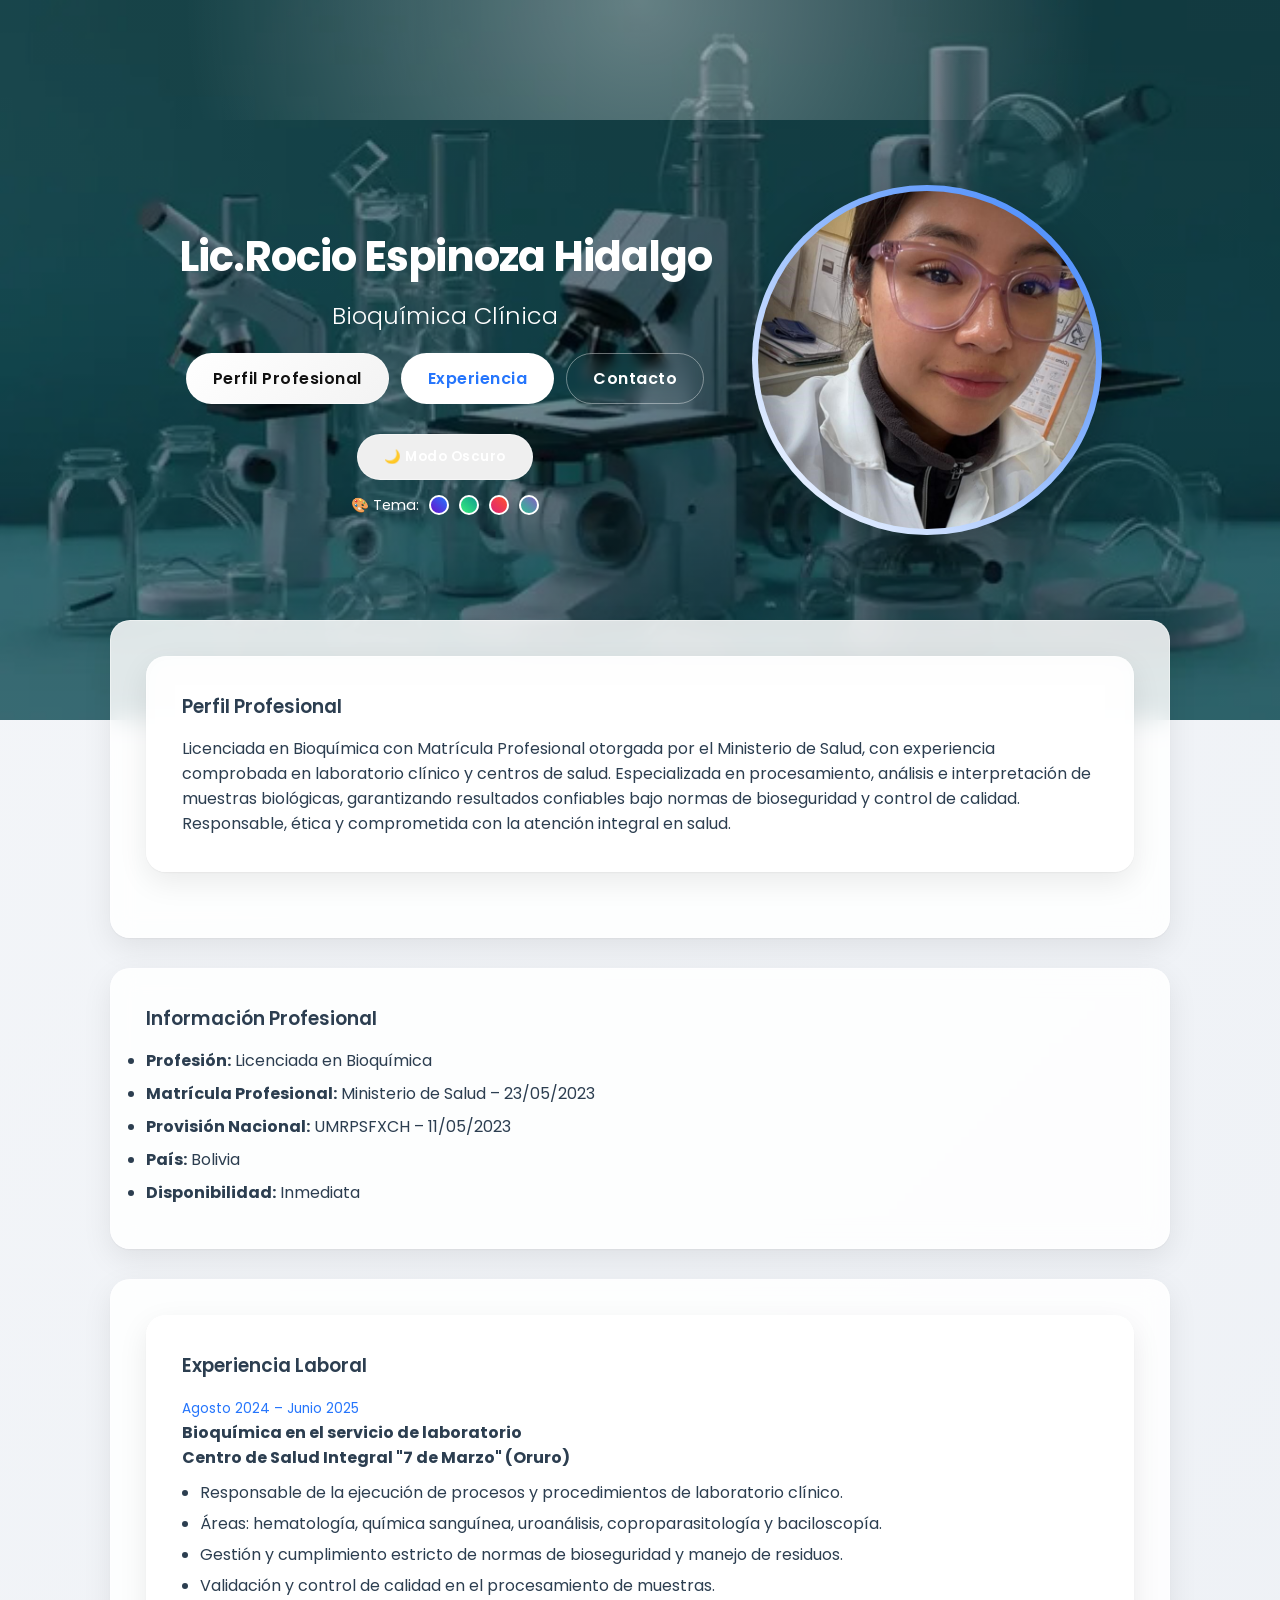
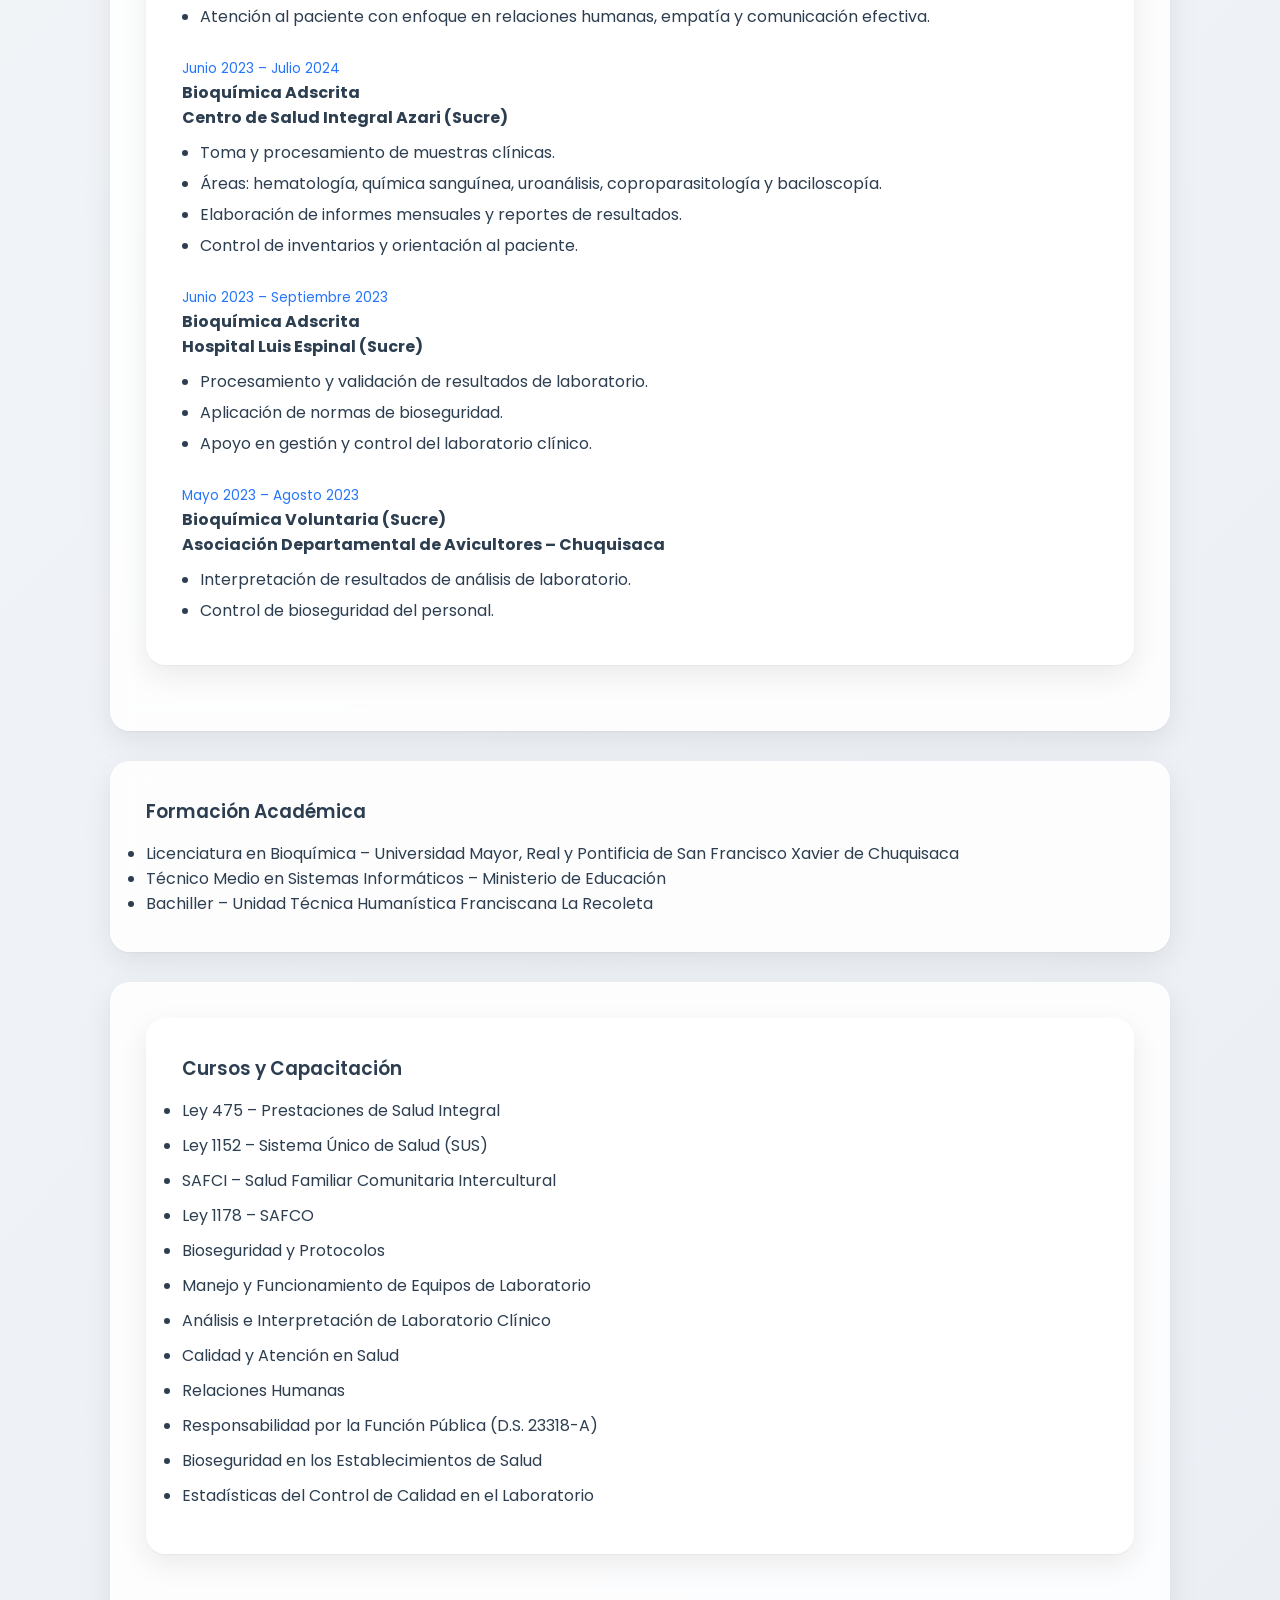
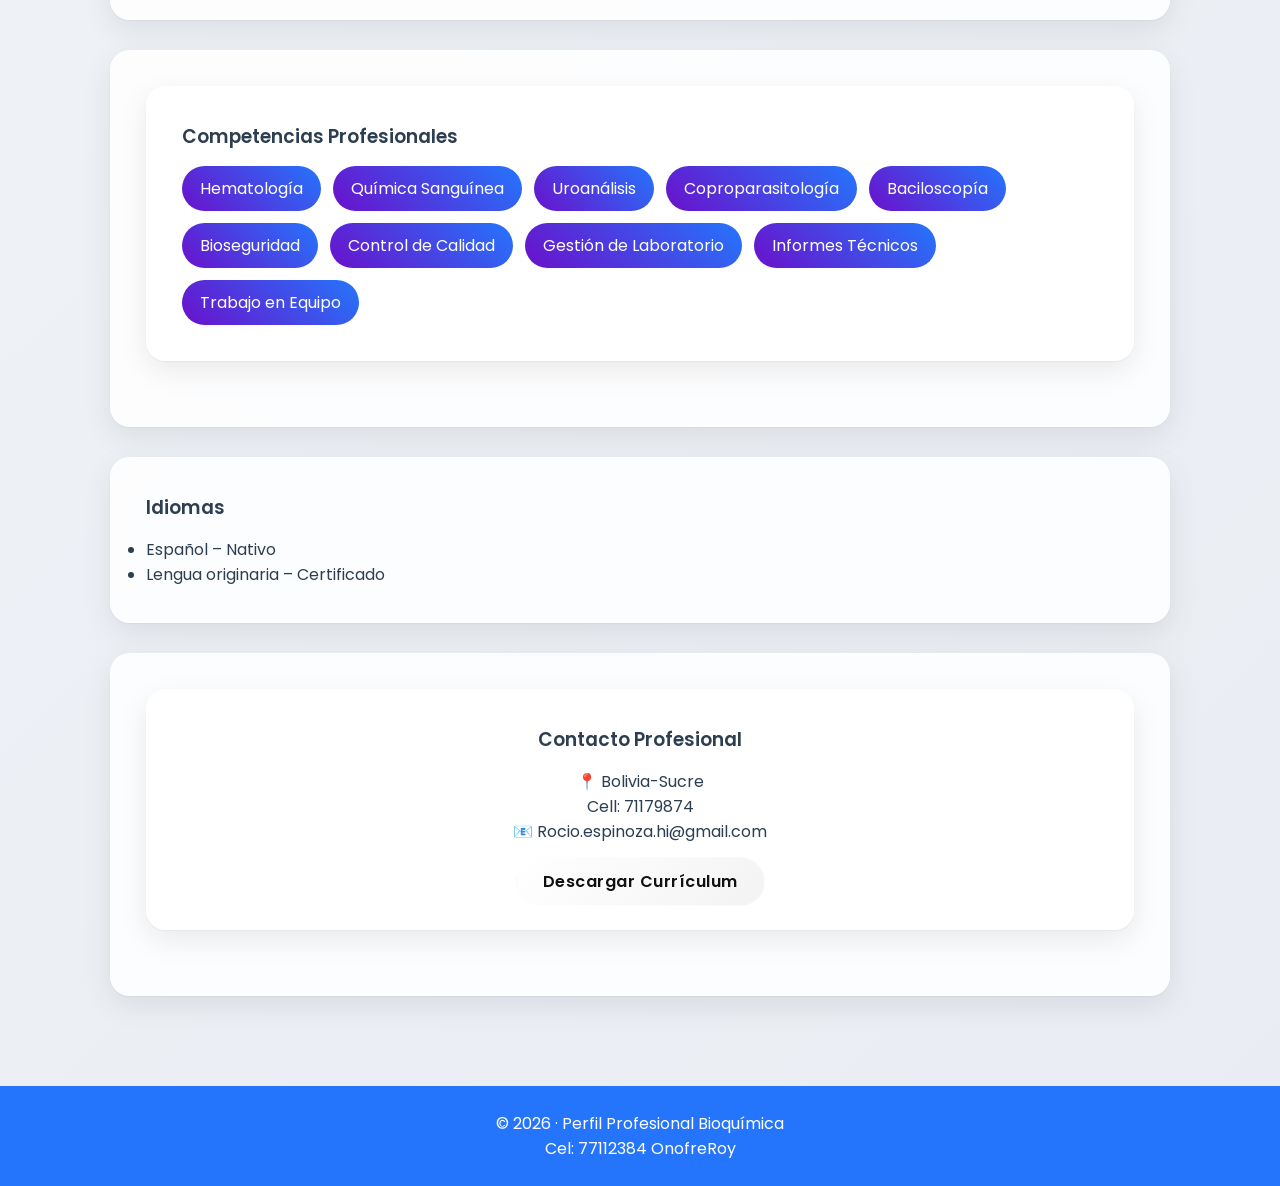
==== index.html @ 40a8c60d "Update index.html" ====
<!DOCTYPE html>
<html lang="es">
<head>
    <meta charset="UTF-8">
    <title>Lic. Rocío Espinoza Hidalgo | Bioquímica</title>
    <meta name="viewport" content="width=device-width, initial-scale=1.0">

    <!-- Google Fonts -->
    <link href="https://fonts.googleapis.com/css2?family=Poppins:wght@300;400;600;700&display=swap" rel="stylesheet">

    <!-- CSS -->
    <link rel="stylesheet" href="rocio.css">
</head>

<body>

<!-- HEADER -->
<header class="header">
    <div class="header-content horizontal">

        <!-- COLUMNA IZQUIERDA -->
        <div class="header-text">
            <h1>Lic.Rocio Espinoza Hidalgo</h1>
            <h2>Bioquímica Clínica</h2>

            <div class="buttons">
                <a href="#perfil" class="btn primary">Perfil Profesional</a>
                <a href="#experiencia" class="btn secondary">Experiencia</a>
                <a href="#contacto" class="btn outline">Contacto</a>
            </div>

            <button id="darkModeToggle" class="btn outline dark-btn">
                🌙 Modo Oscuro
            </button>

            <div class="color-selector">
                <span>🎨 Tema:</span>
                <button class="color-btn" data-primary="#2575fc" data-secondary="#6a11cb"></button>
                <button class="color-btn" data-primary="#0f9b8e" data-secondary="#38ef7d"></button>
                <button class="color-btn" data-primary="#ff512f" data-secondary="#dd2476"></button>
                <button class="color-btn" data-primary="#8360c3" data-secondary="#2ebf91"></button>
            </div>
        </div>

        <!-- COLUMNA DERECHA -->
        <div class="photo-container">
            <img src="imagen/perfil4.jpg" alt="Foto profesional">
        </div>

    </div>
</header>

<!-- MAIN -->
<main class="main">
<section class="card reveal">
    <!-- PERFIL -->
    <section id="perfil" class="card fade-up">
        <h3>Perfil Profesional</h3>
        <p>
            Licenciada en Bioquímica con Matrícula Profesional otorgada por el Ministerio de Salud,
            con experiencia comprobada en laboratorio clínico y centros de salud.
            Especializada en procesamiento, análisis e interpretación de muestras biológicas,
            garantizando resultados confiables bajo normas de bioseguridad y control de calidad.
            Responsable, ética y comprometida con la atención integral en salud.
        </p>
    </section>
</section>
    <!-- DATOS PROFESIONALES -->
    <section class="card slide-left">
        <h3>Información Profesional</h3>
        <ul class="info-list">
            <li><strong>Profesión:</strong> Licenciada en Bioquímica</li>
            <li><strong>Matrícula Profesional:</strong> Ministerio de Salud – 23/05/2023</li>
            <li><strong>Provisión Nacional:</strong> UMRPSFXCH – 11/05/2023</li>
            <li><strong>País:</strong> Bolivia</li>
            <li><strong>Disponibilidad:</strong> Inmediata</li>
        </ul>
    </section>
<section class="card reveal">
    <!-- EXPERIENCIA -->
    <section id="experiencia" class="card fade-up">
        <h3>Experiencia Laboral</h3>

        <div class="timeline">
            
          <div class="event">
                <span>Agosto 2024 – Junio 2025</span>
                <h4>Bioquímica en el servicio de laboratorio</h4>
                <p><strong>Centro de Salud Integral "7 de Marzo" (Oruro)</strong></p>
               <ul>
                        <li>Responsable de la ejecución de procesos y procedimientos de laboratorio clínico.</li>
                        <li>Áreas: hematología, química sanguínea, uroanálisis, coproparasitología y baciloscopía.</li>
                        <li>Gestión y cumplimiento estricto de normas de bioseguridad y manejo de residuos.</li>
                        <li>Validación y control de calidad en el procesamiento de muestras.</li>
                        <li>Atención al paciente con enfoque en relaciones humanas, empatía y comunicación efectiva.</li>
                    </ul>
            </div> 

            <div class="event">
                <span>Junio 2023 – Julio 2024</span>
                <h4>Bioquímica Adscrita</h4>
                <p><strong>Centro de Salud Integral Azari (Sucre)</strong></p>
                <ul>
                    <li>Toma y procesamiento de muestras clínicas.</li>
                    <li>Áreas: hematología, química sanguínea, uroanálisis,
                        coproparasitología y baciloscopía.</li>
                    <li>Elaboración de informes mensuales y reportes de resultados.</li>
                    <li>Control de inventarios y orientación al paciente.</li>
                </ul>
            </div>

            <div class="event">
                <span>Junio 2023 – Septiembre 2023</span>
                <h4>Bioquímica Adscrita</h4>
                <p><strong>Hospital Luis Espinal (Sucre)</strong></p>
                <ul>
                    <li>Procesamiento y validación de resultados de laboratorio.</li>
                    <li>Aplicación de normas de bioseguridad.</li>
                    <li>Apoyo en gestión y control del laboratorio clínico.</li>
                </ul>
            </div>

            <div class="event">
                <span>Mayo 2023 – Agosto 2023</span>
                <h4>Bioquímica Voluntaria (Sucre)</h4>
                <p><strong>Asociación Departamental de Avicultores – Chuquisaca</strong></p>
                <ul>
                    <li>Interpretación de resultados de análisis de laboratorio.</li>
                    <li>Control de bioseguridad del personal.</li>
                </ul>
            </div>

        </div>
    </section>
</section>
    <!-- FORMACION -->
    <section class="card slide-right">
        <h3>Formación Académica</h3>
        <ul>
            <li>Licenciatura en Bioquímica – Universidad Mayor, Real y Pontificia de San Francisco Xavier de Chuquisaca</li>
            <li>Técnico Medio en Sistemas Informáticos – Ministerio de Educación</li>
            <li>Bachiller – Unidad Técnica Humanística Franciscana La Recoleta</li>
        </ul>
    </section>
<section class="card reveal">
    <!-- CURSOS -->
    <section class="card fade-up">
        <h3>Cursos y Capacitación</h3>
        <ul class="courses">
            <li>Ley 475 – Prestaciones de Salud Integral</li>
            <li>Ley 1152 – Sistema Único de Salud (SUS)</li>
            <li>SAFCI – Salud Familiar Comunitaria Intercultural</li>
            <li>Ley 1178 – SAFCO</li>
            <li>Bioseguridad y Protocolos</li>
            <li>Manejo y Funcionamiento de Equipos de Laboratorio</li>
            <li>Análisis e Interpretación de Laboratorio Clínico</li>
            <li>Calidad y Atención en Salud</li>
            <li>Relaciones Humanas</li>
            <li>Responsabilidad por la Función Pública (D.S. 23318-A)</li>
            <li>Bioseguridad en los Establecimientos de Salud</li>
            <li>Estadísticas del Control de Calidad en el Laboratorio</li>
         
        </ul>
    </section>
</section>
<section class="card reveal">
    <!-- COMPETENCIAS -->
    <section class="card zoom-in">
        <h3>Competencias Profesionales</h3>
        <div class="skills">
            <span>Hematología</span>
            <span>Química Sanguínea</span>
            <span>Uroanálisis</span>
            <span>Coproparasitología</span>
            <span>Baciloscopía</span>
            <span>Bioseguridad</span>
            <span>Control de Calidad</span>
            <span>Gestión de Laboratorio</span>
            <span>Informes Técnicos</span>
            <span>Trabajo en Equipo</span>
        </div>
    </section>
</section>
    <!-- IDIOMAS -->
    <section class="card fade-up">
        <h3>Idiomas</h3>
        <ul>
            <li>Español – Nativo</li>
            <li>Lengua originaria – Certificado</li>
        </ul>
    </section>
<section class="card reveal">
    <!-- CONTACTO -->
    <section id="contacto" class="card contact">
        <h3>Contacto Profesional</h3>
        <p>📍 Bolivia-Sucre</p>
        <p>Cell: 71179874</p>
        <p>📧 Rocio.espinoza.hi@gmail.com</p>
        <br>
       <a href="ROCIO ESPINOZA HIDAL.pdf" class="btn primary" download="Curriculum_Rocio_Espinoza.pdf">
    Descargar Currículum
</a>
    </section>
</section>
</main>
<!-- FOOTER -->
<footer>
    <p>© 2026 · Perfil Profesional Bioquímica</p>
    <p>Cel: 77112384 OnofreRoy</p>
</footer>
<script>
    const toggleBtn = document.getElementById("darkModeToggle");

    toggleBtn.addEventListener("click", () => {
        document.body.classList.toggle("dark");

        if (document.body.classList.contains("dark")) {
            toggleBtn.textContent = "☀️ Modo Claro";
        } else {
            toggleBtn.textContent = "🌙 Modo Oscuro";
        }
    });
</script>
<script>
    function revealOnScroll() {
        const reveals = document.querySelectorAll(".reveal");

        reveals.forEach(section => {
            const windowHeight = window.innerHeight;
            const revealTop = section.getBoundingClientRect().top;
            const revealPoint = 100;

            if (revealTop < windowHeight - revealPoint) {
                section.classList.add("active");
            }
        });
    }

    window.addEventListener("scroll", revealOnScroll);
    revealOnScroll();
</script>
<script>
    const colorButtons = document.querySelectorAll(".color-btn");

    colorButtons.forEach(btn => {
        btn.addEventListener("click", () => {
            const primary = btn.getAttribute("data-primary");
            const secondary = btn.getAttribute("data-secondary");

            document.documentElement.style.setProperty("--primary", primary);
            document.documentElement.style.setProperty("--secondary", secondary);

            // ASIGNAR TEMA SEGÚN COLOR
            if (primary === "#2575fc") {
                document.body.setAttribute("data-theme", "blue");
            } else if (primary === "#0f9b8e") {
                document.body.setAttribute("data-theme", "green");
            } else if (primary === "#ff512f") {
                document.body.setAttribute("data-theme", "red");
            } else {
                document.body.setAttribute("data-theme", "purple");
            }

            localStorage.setItem("themePrimary", primary);
            localStorage.setItem("themeSecondary", secondary);
            localStorage.setItem("themeStyle", document.body.getAttribute("data-theme"));
        });
    });

    // CARGAR TEMA GUARDADO
    const savedPrimary = localStorage.getItem("themePrimary");
    const savedSecondary = localStorage.getItem("themeSecondary");
    const savedTheme = localStorage.getItem("themeStyle");

    if (savedPrimary && savedSecondary) {
        document.documentElement.style.setProperty("--primary", savedPrimary);
        document.documentElement.style.setProperty("--secondary", savedSecondary);
    }

    if (savedTheme) {
        document.body.setAttribute("data-theme", savedTheme);
    } else {
        document.body.setAttribute("data-theme", "blue");
    }
</script>
</body>
</html>
---- rocio.css ----
:root {
  --primary: #2575fc;
  --secondary: #6a11cb;
}
*  {
    margin: 0;
    padding: 0;
    box-sizing: border-box;
    font-family: 'Poppins', sans-serif;
}

body {
    background: linear-gradient(120deg, #fdfbfb, #ebedee);
    color: #2c3e50;
}

/* HEADER */
.header {
    height: 80vh;
     background: linear-gradient(135deg, var(--secondary), var(--primary));
    display: flex;
    align-items: center;
    justify-content: center;
    text-align: center;
}

.header-content {
    color: white;
    animation: fadeDown 1.2s ease;
}

.photo-container {
    width: 380px;
    height: 380px;
    margin: auto;
    border-radius: 50%;
    padding: 6px;
    background: linear-gradient(45deg, #ffdd00, #ff6a00);
    animation: float 4s ease-in-out infinite;
}

.photo-container img {
    width: 100%;
    height: 100%;
    border-radius: 50%;
    object-fit: cover;
}

/* TITULOS */
.header h1 {
    font-size: 3rem;
    margin-top: 20px;
}

.header h2 {
    font-weight: 300;
    margin-bottom: 25px;
}

/* BOTONES */
.buttons {
    display: flex;
    gap: 15px;
    justify-content: center;
}

.btn {
    padding: 12px 26px;
    border-radius: 30px;
    text-decoration: none;
    font-weight: 600;
    transition: all 0.3s ease;
}

.primary {
    background: #ffdd00;
    color: #333;
}

.secondary {
    background: #ffffff;
    color: #2575fc;
}

.outline {
    border: 2px solid white;
    color: white;
}

.btn:hover {
    transform: translateY(-5px);
    box-shadow: 0 10px 25px rgba(0,0,0,0.25);
      background: var(--primary);
}

/* MAIN */
.main {
    max-width: 1100px;
    margin: -120px auto 40px;
    padding: 20px;
}

/* CARDS */
.card {
    background: white;
    border-radius: 20px;
    padding: 35px;
    margin-bottom: 30px;
    box-shadow: 0 20px 40px rgba(0,0,0,0.1);
}

/* TIMELINE */
.timeline {
    display: grid;
    gap: 20px;
}

.event span {
    font-size: 0.85rem;
    color: #2575fc;
}

/* SKILLS */
.skills {
    display: flex;
    flex-wrap: wrap;
    gap: 12px;
}

.skills span {
    background: linear-gradient(45deg, var(--secondary), var(--primary));
    color: white;
    padding: 10px 18px;
    border-radius: 25px;
    transition: 0.3s;
}

.skills span:hover {
    transform: scale(1.1);
}

/* CURSOS */
.courses li {
    margin-bottom: 10px;
}

/* CONTACTO */
.contact {
    text-align: center;
}

/* FOOTER */
footer {
   background: var(--primary);
    color: white;
    text-align: center;
    padding: 25px;
}

/* ANIMACIONES */
@keyframes fadeDown {
    from { opacity: 0; transform: translateY(-30px); }
    to { opacity: 1; transform: translateY(0); }
}

@keyframes float {
    0%, 100% { transform: translateY(0); }
    50% { transform: translateY(-10px); }
}
.info-list li {
    margin-bottom: 8px;
}

.timeline ul {
    margin-top: 10px;
    padding-left: 18px;
}

.timeline ul li {
    margin-bottom: 6px;
}

.slide-right {
    animation: slideRight 1s ease;
}

@keyframes slideRight {
    from {
        opacity: 0;
        transform: translateX(40px);
    }
    to {
        opacity: 1;
        transform: translateX(0);
    }
}

/* BOTÓN MODO OSCURO */
.dark-btn {
    margin-top: 15px;
    cursor: pointer;
}

/* ===== MODO OSCURO ===== */
body.dark {
    background: linear-gradient(120deg, #121212, #1e1e1e);
    color: #f1f1f1;
}

body.dark .header {
    background: linear-gradient(135deg, #000428, #004e92);
}

body.dark .card {
    background: #1f1f1f;
    color: #e0e0e0;
    box-shadow: 0 20px 40px rgba(0,0,0,0.6);
}

body.dark h1,
body.dark h2,
body.dark h3,
body.dark h4 {
    color: #ffffff;
}

body.dark .skills span {
    background: linear-gradient(45deg, #ff512f, #dd2476);
}

body.dark footer {
    background: #000;
}
/* ===== ANIMACIONES SCROLL ===== */
.reveal {
    opacity: 0;
    transform: translateY(40px);
    transition: all 0.8s ease;
}

.reveal.active {
    opacity: 1;
    transform: translateY(0);
}
.color-selector {
    margin-top: 15px;
    display: flex;
    align-items: center;
    gap: 10px;
    justify-content: center;
}

.color-selector span {
    font-size: 0.9rem;
    color: white;
}

.color-btn {
    width: 20px;
    height: 20px;
    border-radius: 50%;
    border: 2px solid white;
    cursor: pointer;
    transition: transform 0.3s;
}

.color-btn:hover {
    transform: scale(1.3);
}

.color-btn:nth-child(2) {
    background: linear-gradient(45deg, #6a11cb, #2575fc);
}

.color-btn:nth-child(3) {
    background: linear-gradient(45deg, #38ef7d, #0f9b8e);
}

.color-btn:nth-child(4) {
    background: linear-gradient(45deg, #dd2476, #ff512f);
}

.color-btn:nth-child(5) {
    background: linear-gradient(45deg, #2ebf91, #8360c3);
}
/* ============================= */
/* ANIMACIONES BASE POR TEMA */
/* ============================= */

body[data-theme="blue"] .reveal.active {
    animation: fadeSoft 0.9s ease forwards;
}

body[data-theme="green"] .reveal.active {
    animation: slideFluid 1s ease forwards;
}

body[data-theme="red"] .reveal.active {
    animation: popStrong 0.7s ease forwards;
}

body[data-theme="purple"] .reveal.active {
    animation: zoomModern 0.9s ease forwards;
}

/* KEYFRAMES */
@keyframes fadeSoft {
    from { opacity: 0; transform: translateY(30px); }
    to { opacity: 1; transform: translateY(0); }
}

@keyframes slideFluid {
    from { opacity: 0; transform: translateX(-40px); }
    to { opacity: 1; transform: translateX(0); }
}

@keyframes popStrong {
    0% { opacity: 0; transform: scale(0.85); }
    80% { opacity: 1; transform: scale(1.05); }
    100% { transform: scale(1); }
}

@keyframes zoomModern {
    from { opacity: 0; transform: scale(0.9) rotate(-1deg); }
    to { opacity: 1; transform: scale(1) rotate(0); }
}
body[data-theme="red"] .photo-container {
    animation: pulseRed 2s infinite;
}

body[data-theme="green"] .photo-container {
    animation: floatGreen 3s ease-in-out infinite;
}

@keyframes pulseRed {
    0%,100% { transform: scale(1); }
    50% { transform: scale(1.08); }
}

@keyframes floatGreen {
    0%,100% { transform: translateY(0); }
    50% { transform: translateY(-10px); }
}
/* ========================= */
/* HEADER HORIZONTAL */
/* ========================= */
.header {
    min-height: 55vh;
    background:
        linear-gradient(
            rgba(0, 0, 0, 0.45),
            rgba(0, 0, 0, 0.45)
        ),
        url("imagen/fondo.jpg");
    background-size: cover;
    background-position: center;
    background-repeat: no-repeat;

    display: flex;
    align-items: center;
    padding: 40px 20px;
}
.header-content.horizontal {
    max-width: 1200px;
    margin: auto;
    display: flex;
    align-items: center;
    justify-content: space-between;
    gap: 40px;
}

/* TEXTO IZQUIERDA */
.header-text {
    flex: 1;
    color: white;
}

.header-text h1 {
    font-size: 2.6rem;
    margin-bottom: 10px;
}

.header-text h2 {
    font-weight: 300;
    margin-bottom: 20px;
}

/* FOTO DERECHA */
.photo-container {
    width: 350px;
    height: 350px;
    border-radius: 50%;
    padding: 6px;
    background: linear-gradient(45deg, #ffffff, var(--primary));
    flex-shrink: 0;
}


/* BOTONES */
.buttons {
    display: flex;
    gap: 12px;
    flex-wrap: wrap;
    margin-bottom: 15px;
}

/* RESPONSIVE */
@media (max-width: 768px) {
    .header-content.horizontal {
        flex-direction: column-reverse;
        text-align: center;
    }

    .photo-container {
        margin-bottom: 20px;
    }
}
body.dark .header {
    background:
        linear-gradient(
            rgba(0, 0, 0, 0.45),
            rgba(0, 0, 0, 0.45)
        ),
        url("imagen/fond3.jpg");
}
/* ============================= */
/* 📱 RESPONSIVE PROFESIONAL */
/* ============================= */

@media (max-width: 1024px) {
    .header-content.horizontal {
        gap: 20px;
    }

    .photo-container {
        width: 280px;
        height: 280px;
    }
}

@media (max-width: 768px) {

    /* HEADER en columna */
    .header-content.horizontal {
        flex-direction: column-reverse;
        text-align: center;
    }

    .header-text h1 {
        font-size: 1.8rem;
    }

    .header-text h2 {
        font-size: 1rem;
    }

    /* FOTO MÁS PEQUEÑA */
    .photo-container {
        width: 200px;
        height: 200px;
        margin-bottom: 20px;
    }

    /* BOTONES MÁS ORDENADOS */
    .buttons {
        flex-direction: column;
        align-items: center;
    }

    .btn {
        width: 90%;
        text-align: center;
    }

    /* CARDS */
    .card {
        padding: 20px;
        border-radius: 15px;
    }

    /* TIMELINE */
    .timeline {
        gap: 15px;
    }

    .event span {
        font-size: 0.75rem;
    }

    /* SKILLS */
    .skills {
        justify-content: center;
    }

    .skills span {
        font-size: 0.8rem;
        padding: 8px 14px;
    }

    /* MAIN margen corregido */
    .main {
        margin-top: -60px;
        padding: 15px;
    }
}

@media (max-width: 480px) {

    .header {
        padding: 20px 10px;
    }

    .header-text h1 {
        font-size: 1.5rem;
    }

    .header-text h2 {
        font-size: 0.9rem;
    }

    .photo-container {
        width: 160px;
        height: 160px;
    }

    .btn {
        padding: 10px 18px;
        font-size: 0.85rem;
    }

    footer {
        font-size: 0.8rem;
    }
}
img {
    max-width: 100%;
    height: auto;
}
/* =============================== */
/* ✨ EFECTO CLÍNICA PRIVADA 2026 */
/* =============================== */

/* Fondo general más fino y elegante */
body {
    background: linear-gradient(135deg, #f4f6f9, #e9edf3);
}

/* Header con profundidad tipo Apple */
.header {
    backdrop-filter: blur(10px);
    -webkit-backdrop-filter: blur(10px);
    position: relative;
}

/* Luz suave superior tipo Apple */
.header::after {
    content: "";
    position: absolute;
    top: 0;
    left: 0;
    right: 0;
    height: 120px;
    background: radial-gradient(
        circle at top center,
        rgba(255,255,255,0.35),
        transparent 70%
    );
    pointer-events: none;
}

/* =============================== */
/* TARJETAS CON EFECTO GLASS PRO */
/* =============================== */

.card {
    background: rgba(255, 255, 255, 0.85);
    backdrop-filter: blur(12px);
    -webkit-backdrop-filter: blur(12px);
    border: 1px solid rgba(255,255,255,0.4);
    box-shadow: 
        0 10px 30px rgba(0,0,0,0.08),
        0 1px 2px rgba(0,0,0,0.05);
    transition: all 0.4s ease;
}

/* Hover elegante */
.card:hover {
    transform: translateY(-6px);
    box-shadow: 
        0 25px 60px rgba(0,0,0,0.15),
        0 10px 25px rgba(0,0,0,0.08);
}

/* =============================== */
/* FOTO MÁS PREMIUM */
/* =============================== */

.photo-container {
    box-shadow:
        0 20px 50px rgba(0,0,0,0.25),
        0 0 40px rgba(255,255,255,0.2) inset;
    transition: all 0.4s ease;
}

.photo-container:hover {
    transform: scale(1.03);
}

/* =============================== */
/* BOTONES ESTILO APPLE */
/* =============================== */

.btn {
    backdrop-filter: blur(6px);
    border: 1px solid rgba(255,255,255,0.4);
    letter-spacing: 0.5px;
}

.btn.primary {
    background: linear-gradient(135deg, #ffffff, #f3f3f3);
    color: #111;
}

.btn.primary:hover {
    background: var(--primary);
    color: white;
}

/* =============================== */
/* TEXTOS MÁS ELEGANTES */
/* =============================== */

h1 {
    letter-spacing: -1px;
}

h3 {
    font-weight: 600;
    margin-bottom: 15px;
}

/* =============================== */
/* MODO OSCURO PREMIUM REAL */
/* =============================== */

body.dark {
    background: linear-gradient(135deg, #0f1115, #1b1f26);
}

body.dark .card {
    background: rgba(30,30,35,0.75);
    border: 1px solid rgba(255,255,255,0.08);
    box-shadow: 
        0 20px 60px rgba(0,0,0,0.6);
}

body.dark .header::after {
    background: radial-gradient(
        circle at top center,
        rgba(255,255,255,0.1),
        transparent 70%
    );
}

/* =============================== */
/* SCROLL SUAVE GLOBAL */
/* =============================== */

html {
    scroll-behavior: smooth;
}
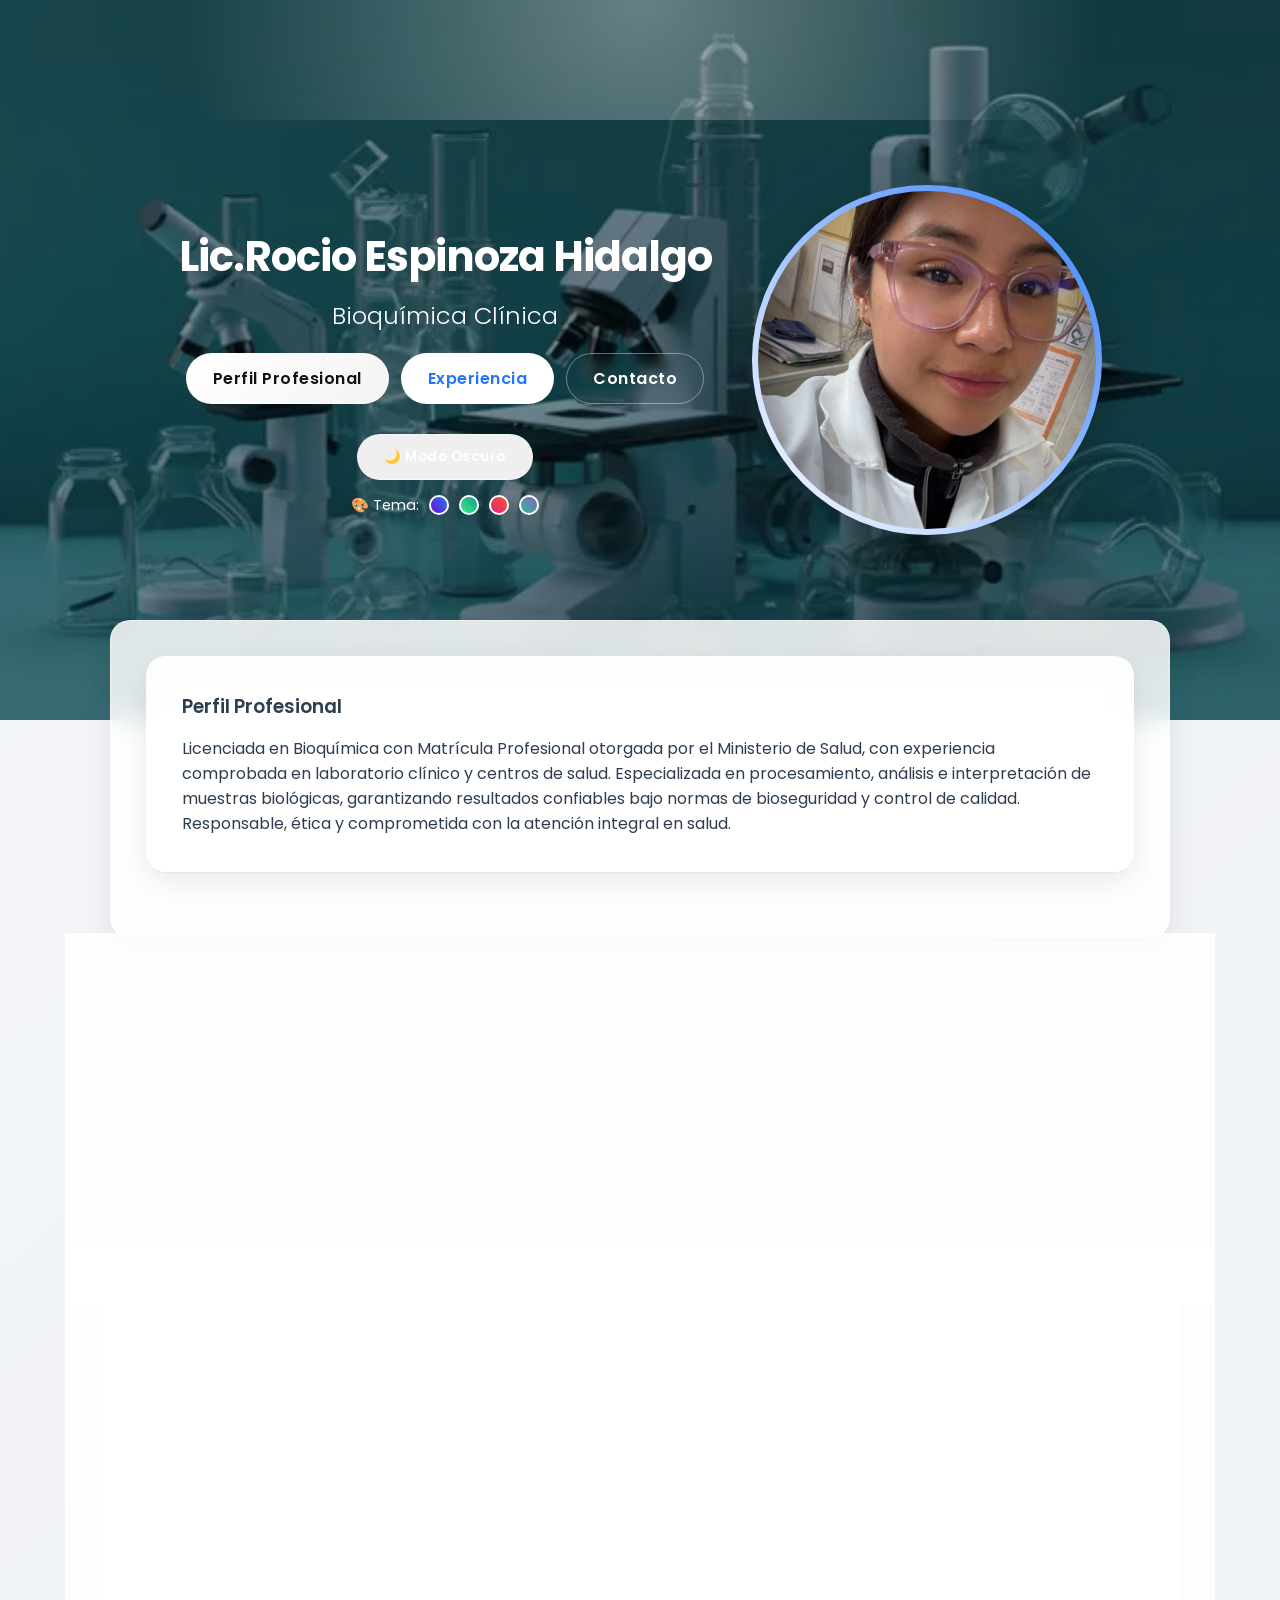
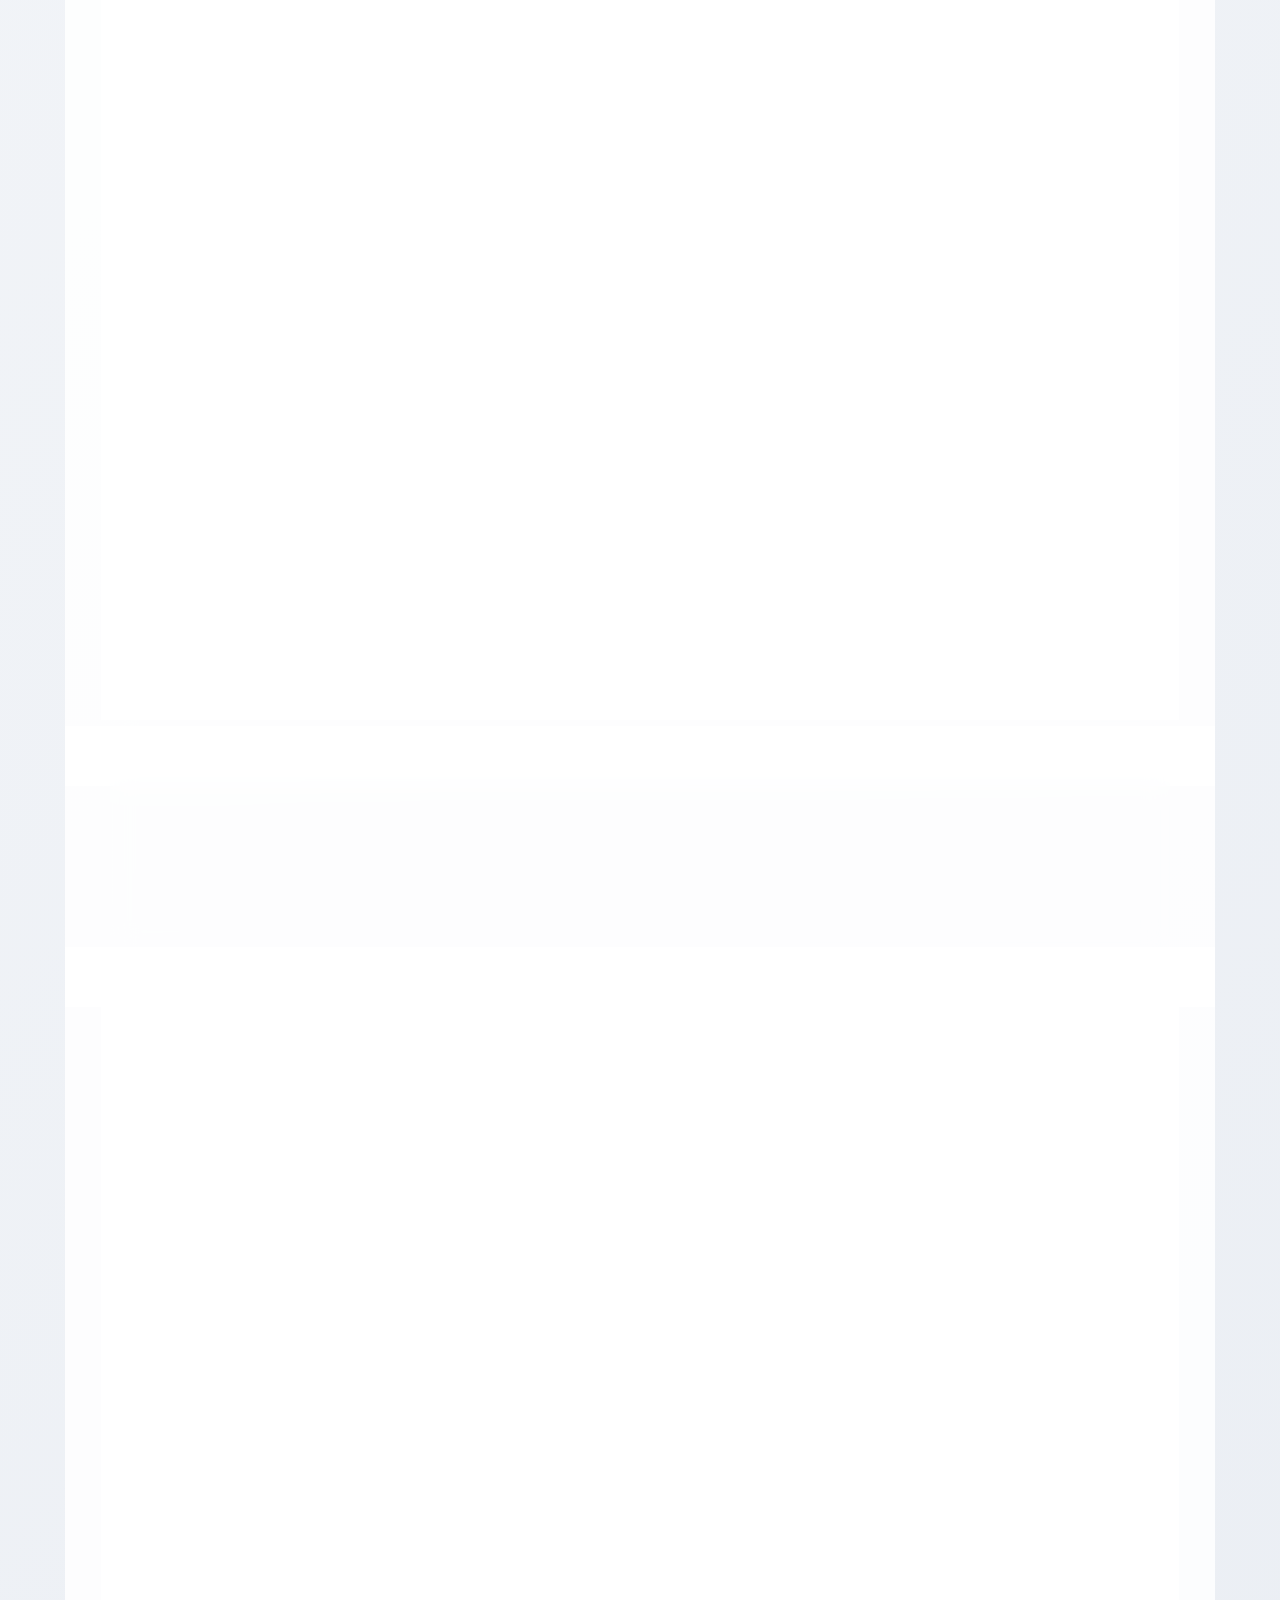
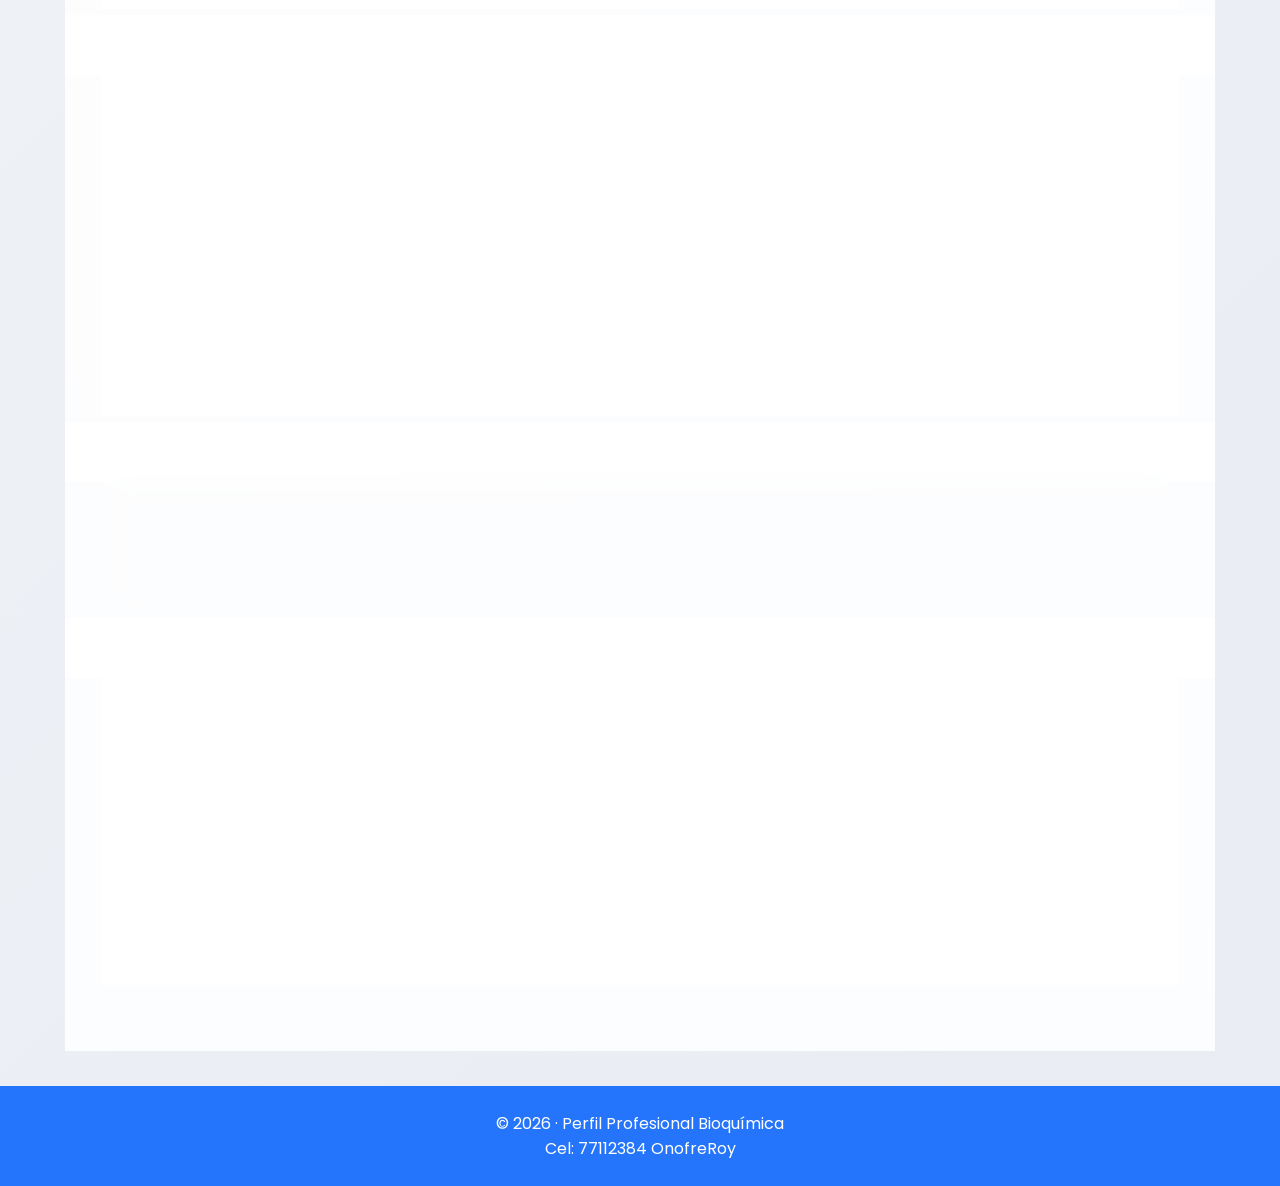
==== commit a0579917: "Update index.html" ====
--- a/index.html
+++ b/index.html
@@ -287,3 +287,5 @@
 </html>
 
 
+
+
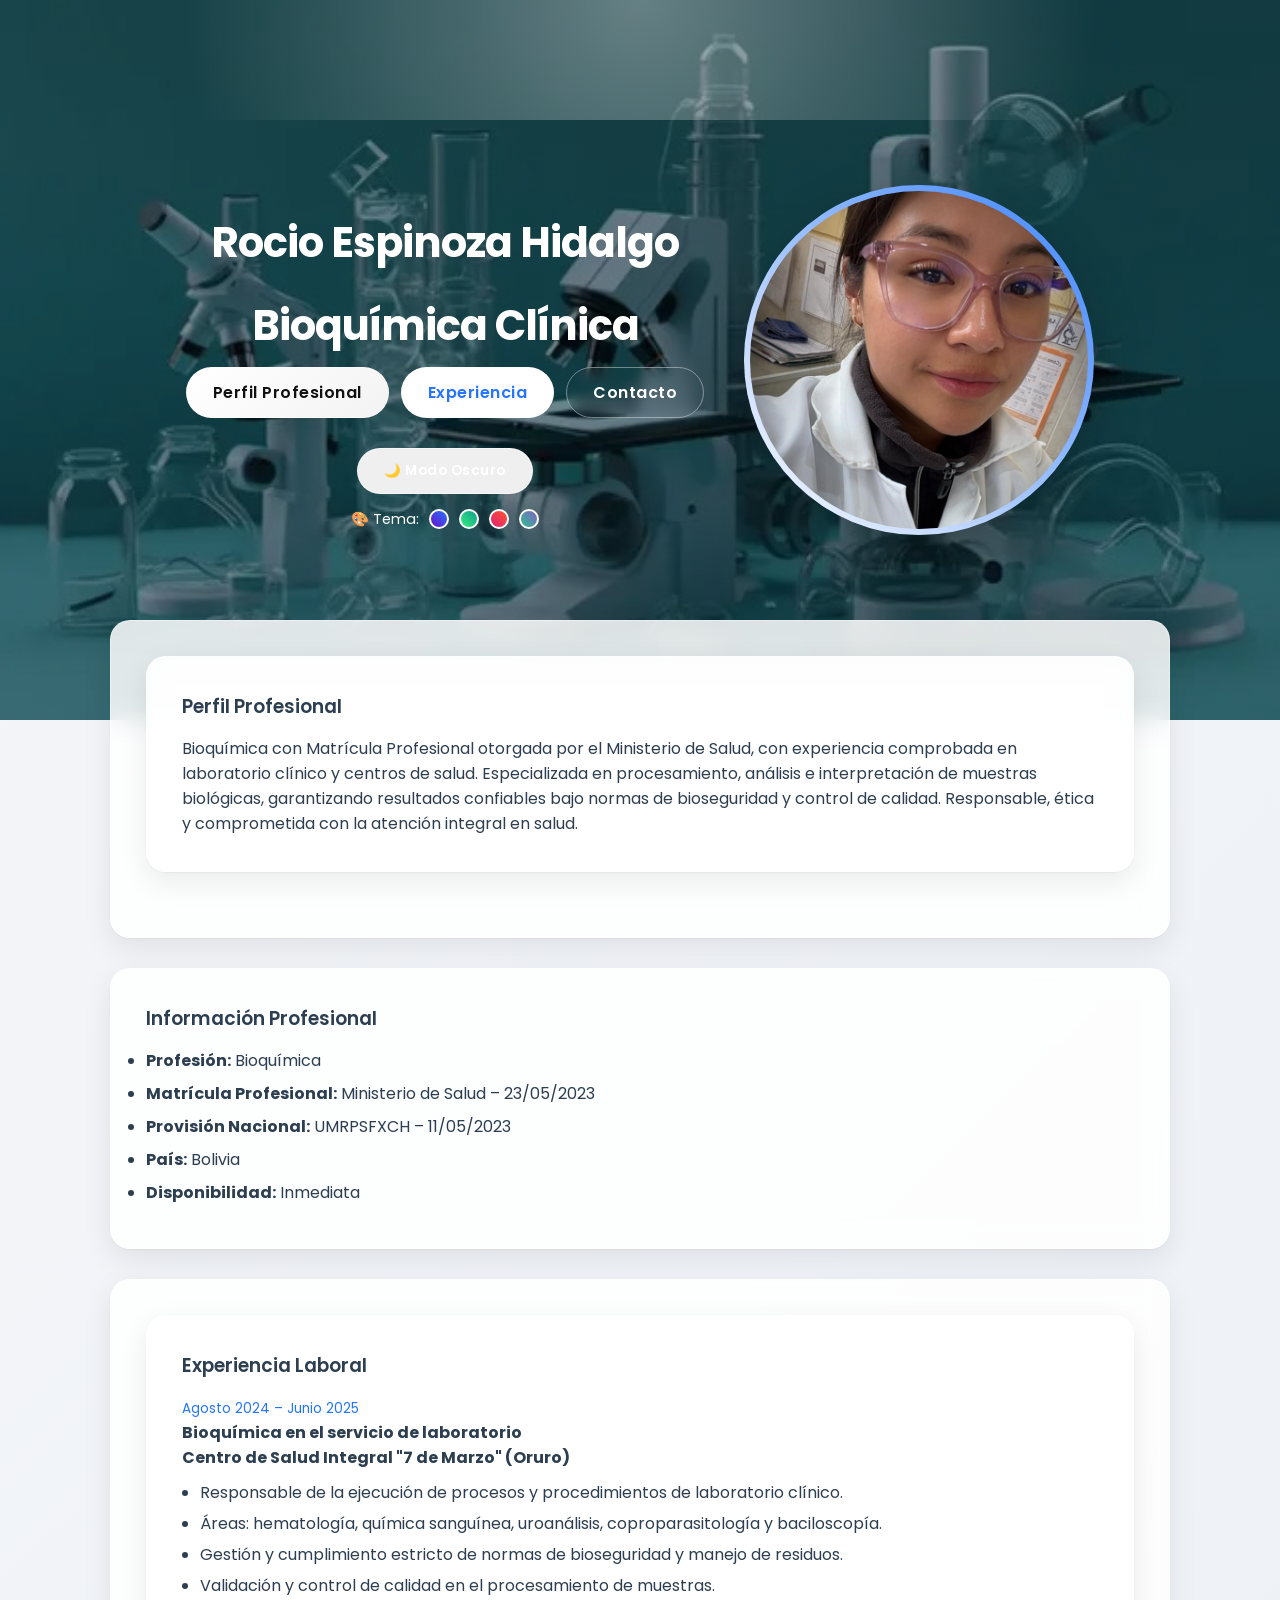
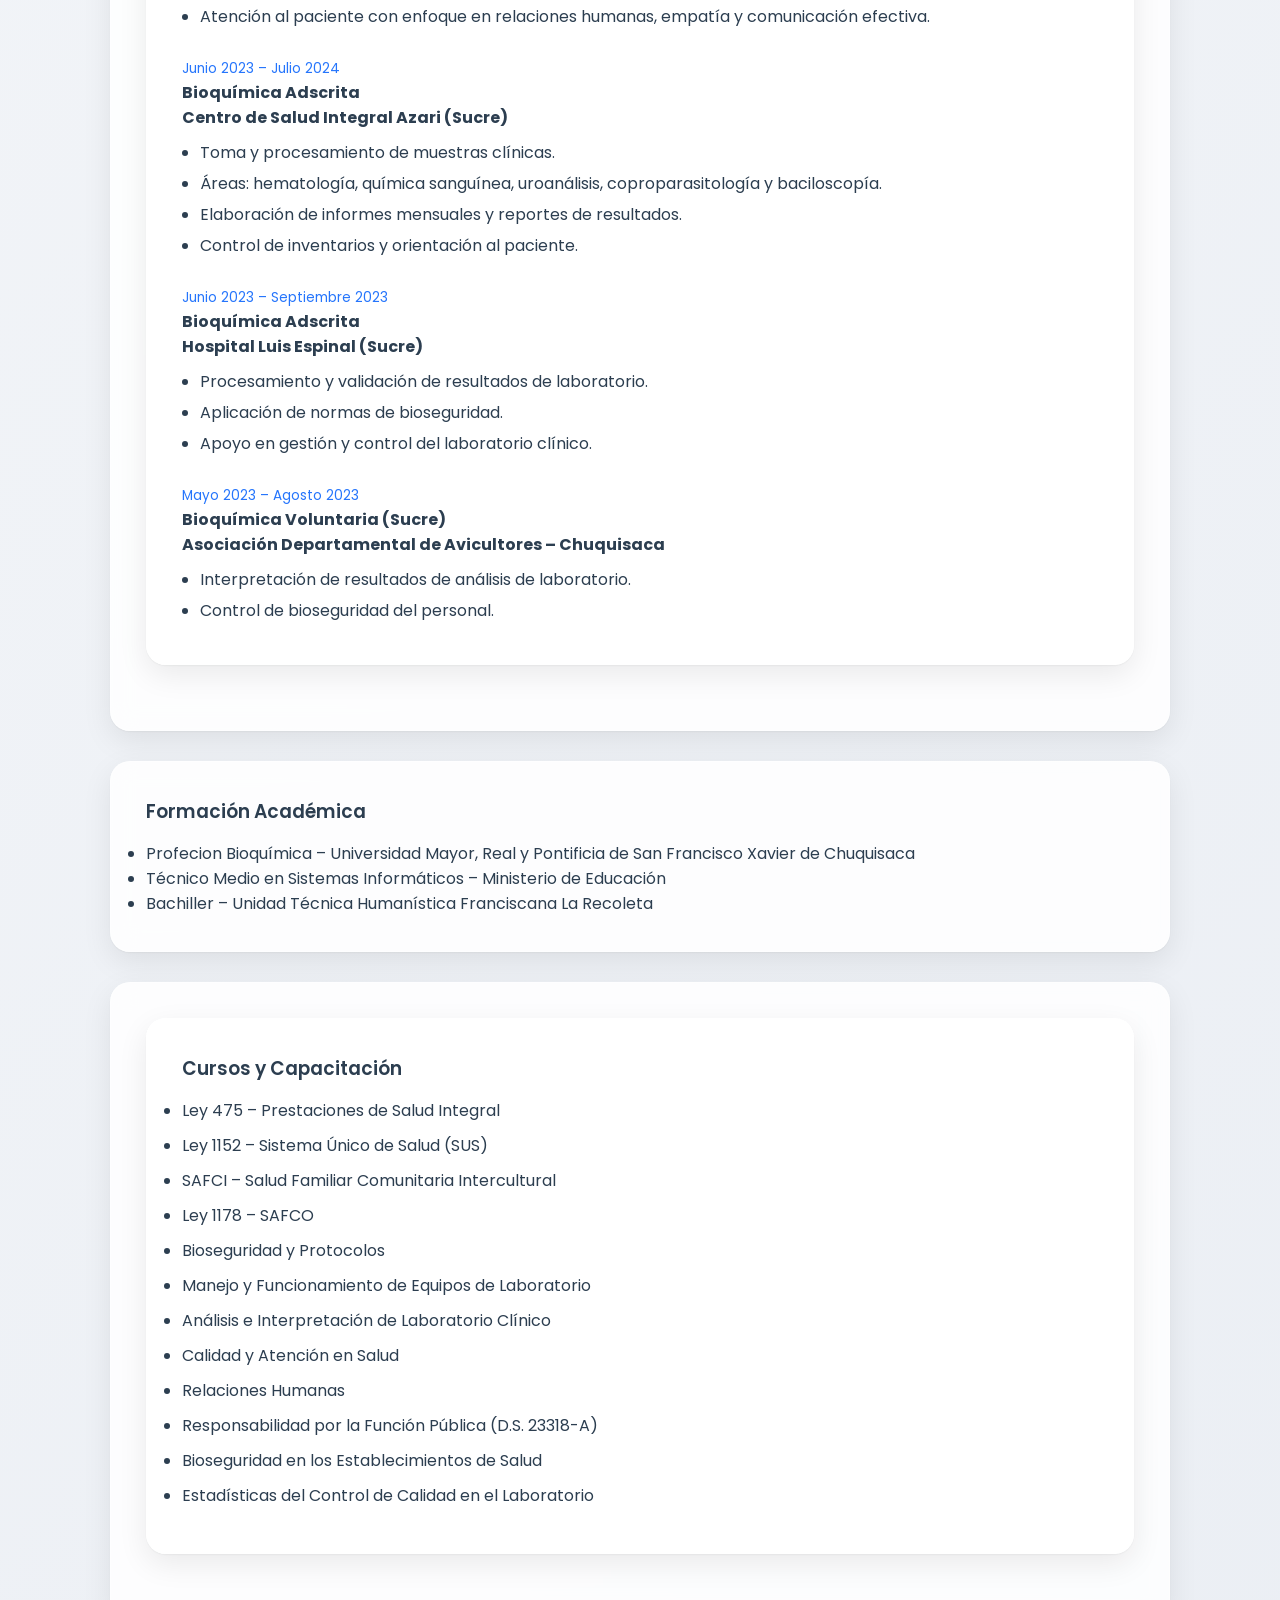
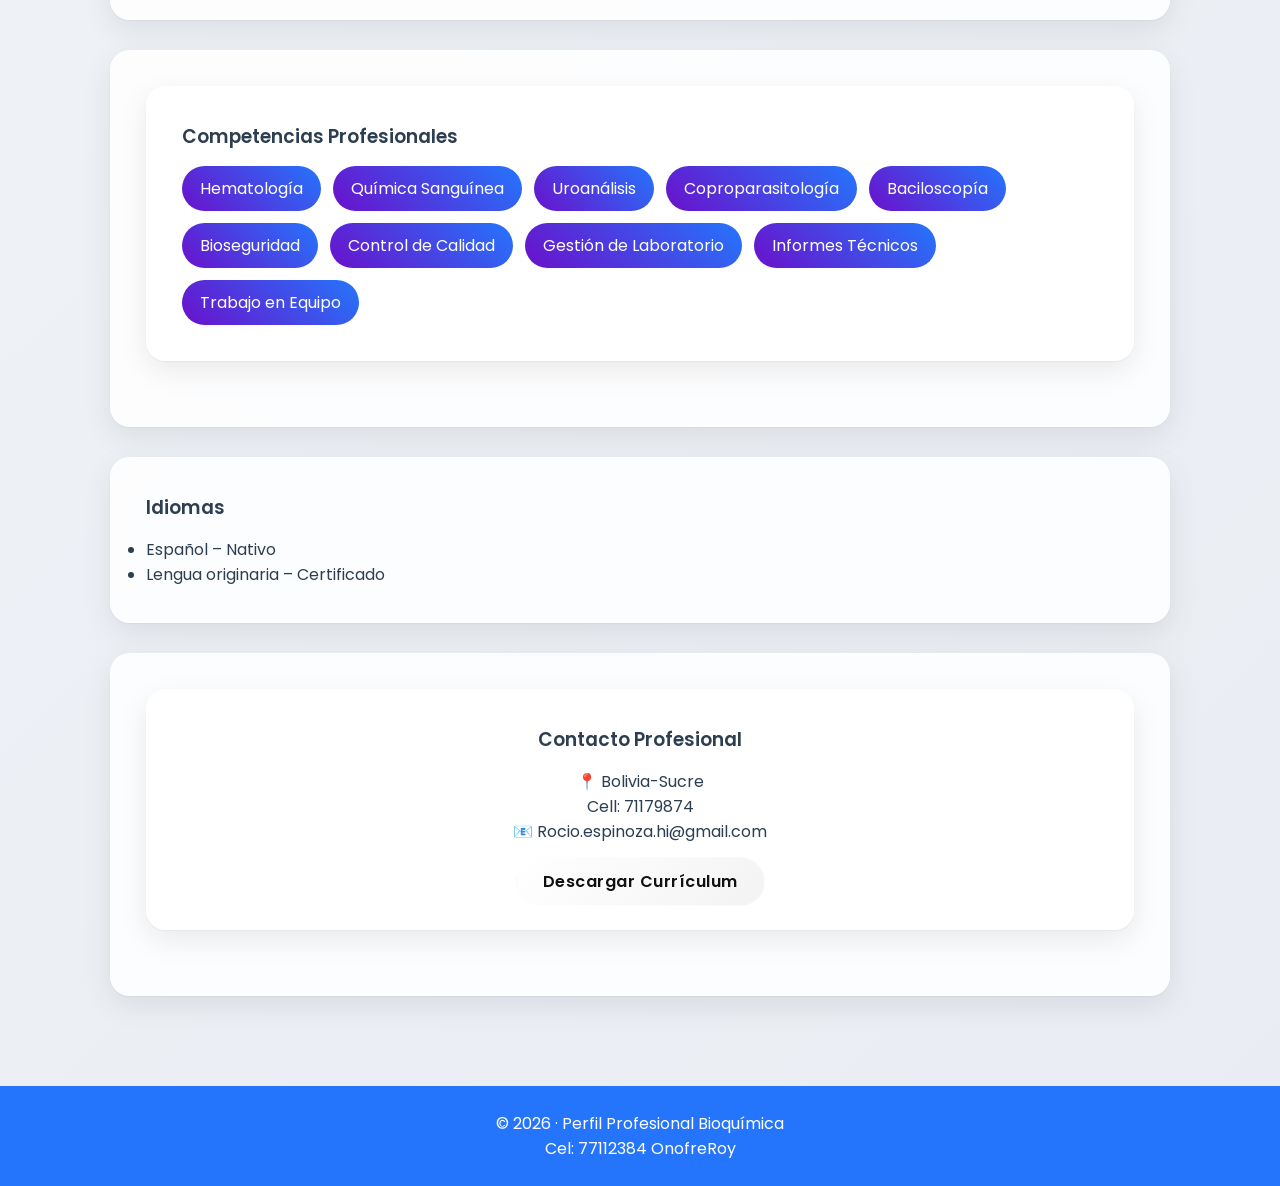
==== commit 73dd3ffa: "Update header and profile information in index.html" ====
--- a/index.html
+++ b/index.html
@@ -2,7 +2,7 @@
 <html lang="es">
 <head>
     <meta charset="UTF-8">
-    <title>Lic. Rocío Espinoza Hidalgo | Bioquímica</title>
+    <title>Rocío Espinoza Hidalgo | Bioquímica</title>
     <meta name="viewport" content="width=device-width, initial-scale=1.0">
 
     <!-- Google Fonts -->
@@ -20,8 +20,8 @@
 
         <!-- COLUMNA IZQUIERDA -->
         <div class="header-text">
-            <h1>Lic.Rocio Espinoza Hidalgo</h1>
-            <h2>Bioquímica Clínica</h2>
+            <h1>Rocio Espinoza Hidalgo</h1>
+            <h1>Bioquímica Clínica</h1>
 
             <div class="buttons">
                 <a href="#perfil" class="btn primary">Perfil Profesional</a>
@@ -57,7 +57,7 @@
     <section id="perfil" class="card fade-up">
         <h3>Perfil Profesional</h3>
         <p>
-            Licenciada en Bioquímica con Matrícula Profesional otorgada por el Ministerio de Salud,
+            Bioquímica con Matrícula Profesional otorgada por el Ministerio de Salud,
             con experiencia comprobada en laboratorio clínico y centros de salud.
             Especializada en procesamiento, análisis e interpretación de muestras biológicas,
             garantizando resultados confiables bajo normas de bioseguridad y control de calidad.
@@ -69,7 +69,7 @@
     <section class="card slide-left">
         <h3>Información Profesional</h3>
         <ul class="info-list">
-            <li><strong>Profesión:</strong> Licenciada en Bioquímica</li>
+            <li><strong>Profesión:</strong> Bioquímica</li>
             <li><strong>Matrícula Profesional:</strong> Ministerio de Salud – 23/05/2023</li>
             <li><strong>Provisión Nacional:</strong> UMRPSFXCH – 11/05/2023</li>
             <li><strong>País:</strong> Bolivia</li>
@@ -137,7 +137,7 @@
     <section class="card slide-right">
         <h3>Formación Académica</h3>
         <ul>
-            <li>Licenciatura en Bioquímica – Universidad Mayor, Real y Pontificia de San Francisco Xavier de Chuquisaca</li>
+            <li>Profecion Bioquímica – Universidad Mayor, Real y Pontificia de San Francisco Xavier de Chuquisaca</li>
             <li>Técnico Medio en Sistemas Informáticos – Ministerio de Educación</li>
             <li>Bachiller – Unidad Técnica Humanística Franciscana La Recoleta</li>
         </ul>
@@ -289,3 +289,4 @@
 
 
 
+
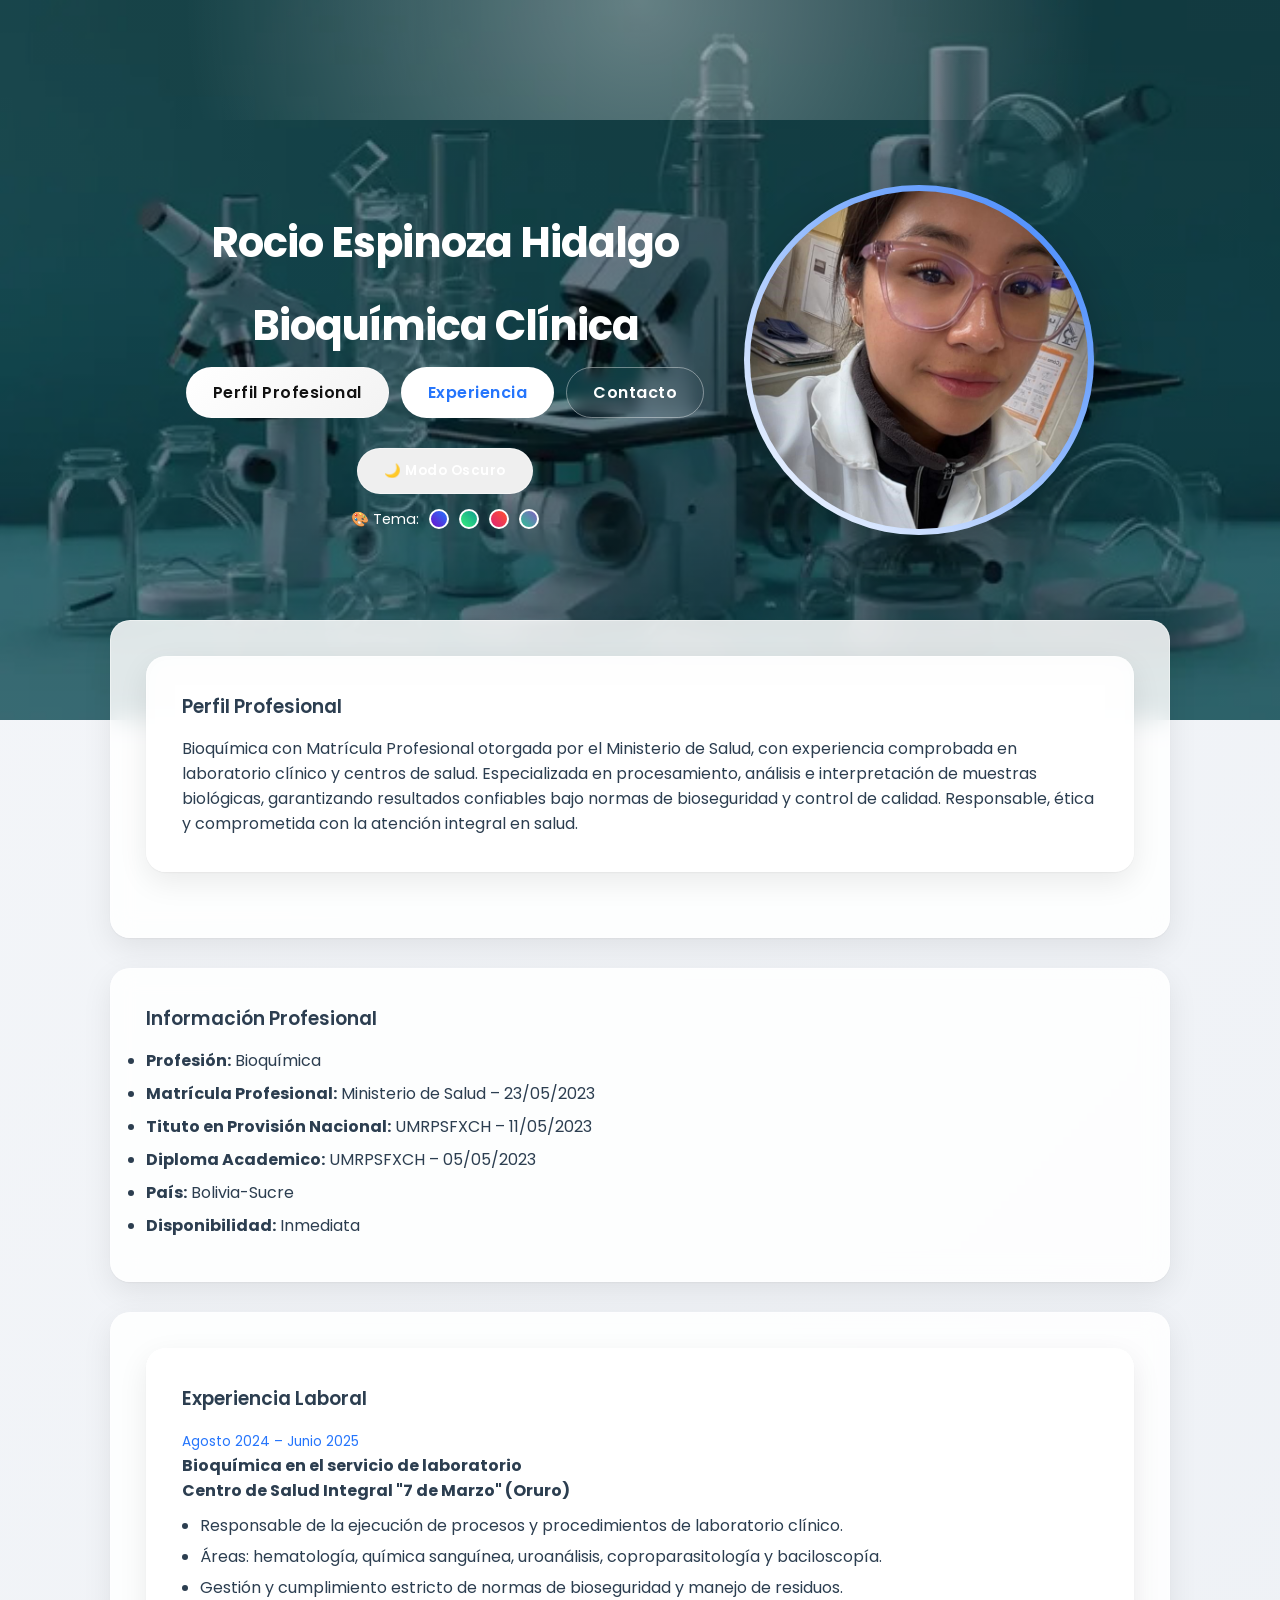
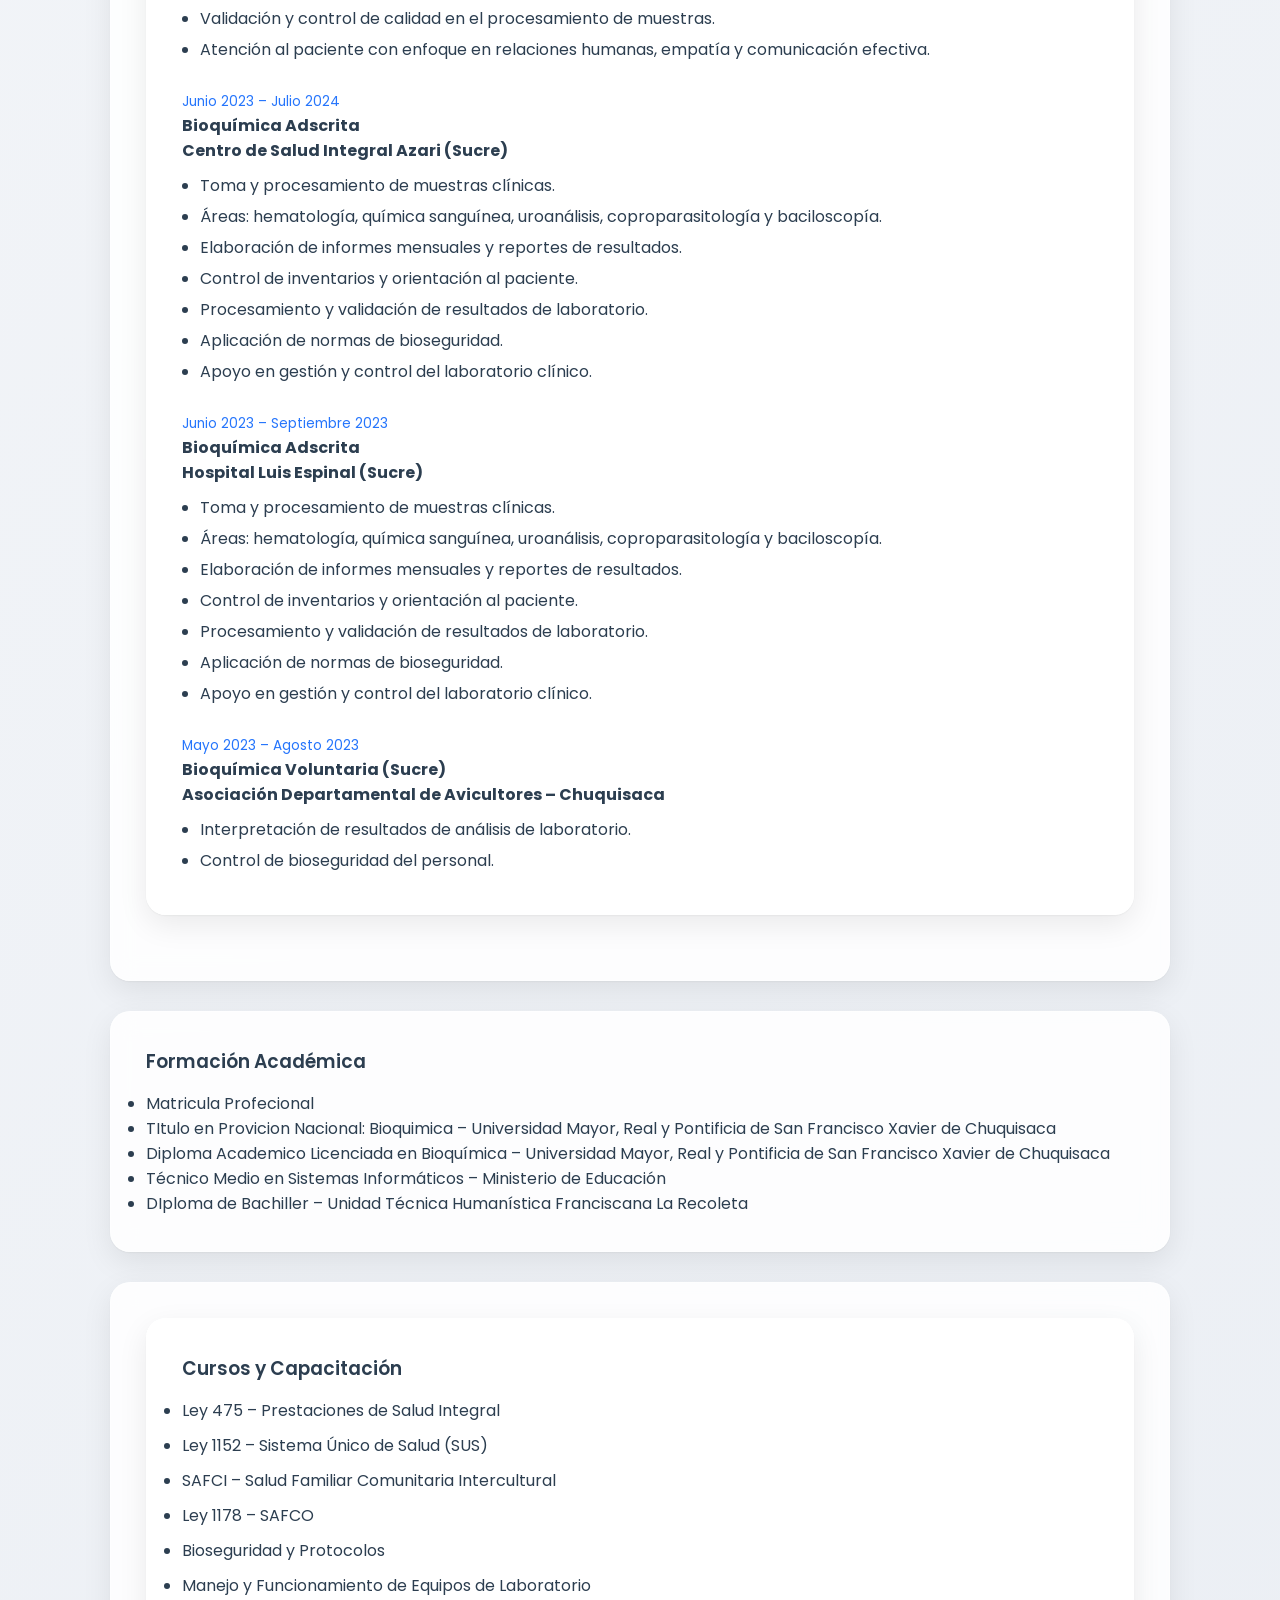
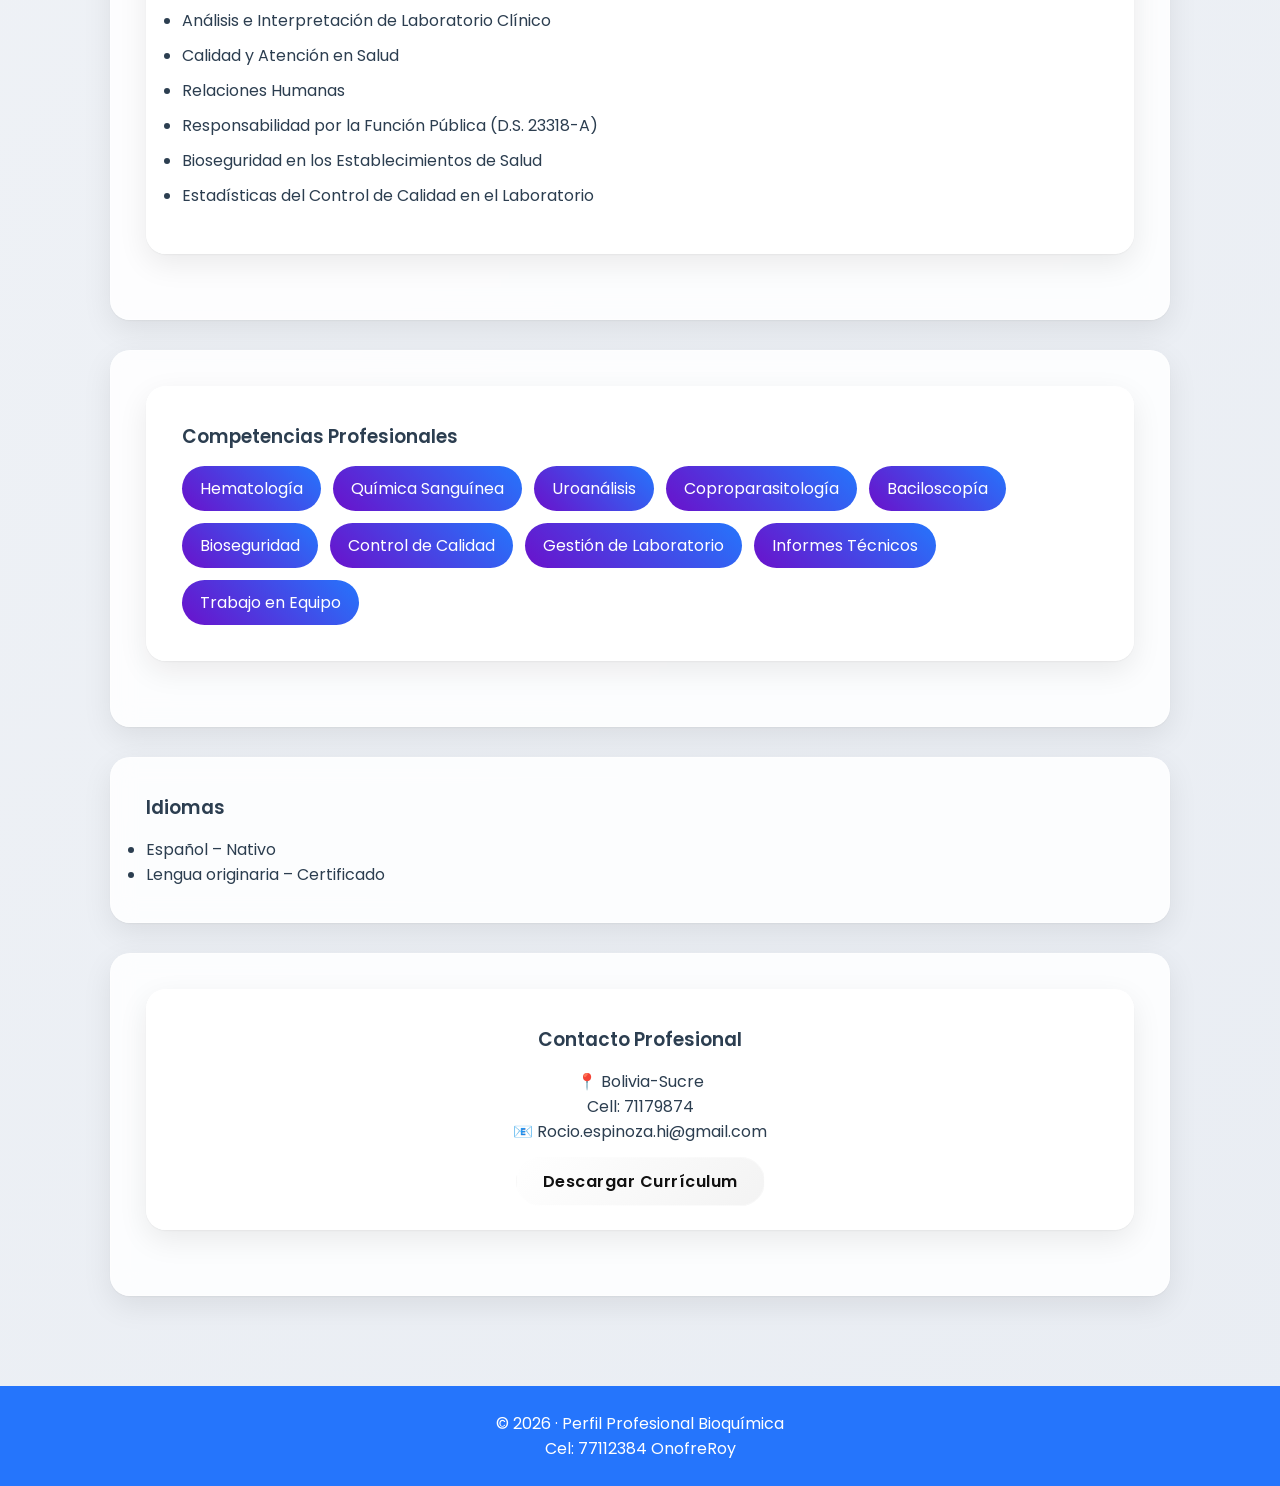
==== commit 481da0d1: "Update index.html" ====
--- a/index.html
+++ b/index.html
@@ -71,8 +71,9 @@
         <ul class="info-list">
             <li><strong>Profesión:</strong> Bioquímica</li>
             <li><strong>Matrícula Profesional:</strong> Ministerio de Salud – 23/05/2023</li>
-            <li><strong>Provisión Nacional:</strong> UMRPSFXCH – 11/05/2023</li>
-            <li><strong>País:</strong> Bolivia</li>
+            <li><strong>Tituto en Provisión Nacional:</strong> UMRPSFXCH – 11/05/2023</li>
+            <li><strong>Diploma Academico:</strong> UMRPSFXCH – 05/05/2023</li>
+            <li><strong>País:</strong> Bolivia-Sucre</li>
             <li><strong>Disponibilidad:</strong> Inmediata</li>
         </ul>
     </section>
@@ -106,6 +107,9 @@
                         coproparasitología y baciloscopía.</li>
                     <li>Elaboración de informes mensuales y reportes de resultados.</li>
                     <li>Control de inventarios y orientación al paciente.</li>
+                    <li>Procesamiento y validación de resultados de laboratorio.</li>
+                    <li>Aplicación de normas de bioseguridad.</li>
+                    <li>Apoyo en gestión y control del laboratorio clínico.</li>
                 </ul>
             </div>
 
@@ -114,6 +118,10 @@
                 <h4>Bioquímica Adscrita</h4>
                 <p><strong>Hospital Luis Espinal (Sucre)</strong></p>
                 <ul>
+                    <li>Toma y procesamiento de muestras clínicas.</li>
+                    <li>Áreas: hematología, química sanguínea, uroanálisis, coproparasitología y baciloscopía.</li>
+                    <li>Elaboración de informes mensuales y reportes de resultados.</li>
+                    <li>Control de inventarios y orientación al paciente.</li>
                     <li>Procesamiento y validación de resultados de laboratorio.</li>
                     <li>Aplicación de normas de bioseguridad.</li>
                     <li>Apoyo en gestión y control del laboratorio clínico.</li>
@@ -137,9 +145,11 @@
     <section class="card slide-right">
         <h3>Formación Académica</h3>
         <ul>
-            <li>Profecion Bioquímica – Universidad Mayor, Real y Pontificia de San Francisco Xavier de Chuquisaca</li>
+            <li>Matricula Profecional</li>
+            <li>TItulo en Provicion Nacional: Bioquimica – Universidad Mayor, Real y Pontificia de San Francisco Xavier de Chuquisaca </li>
+            <li>Diploma Academico Licenciada en Bioquímica – Universidad Mayor, Real y Pontificia de San Francisco Xavier de Chuquisaca</li>
             <li>Técnico Medio en Sistemas Informáticos – Ministerio de Educación</li>
-            <li>Bachiller – Unidad Técnica Humanística Franciscana La Recoleta</li>
+            <li>DIploma de Bachiller – Unidad Técnica Humanística Franciscana La Recoleta</li>
         </ul>
     </section>
 <section class="card reveal">
@@ -290,3 +300,4 @@
 
 
 
+
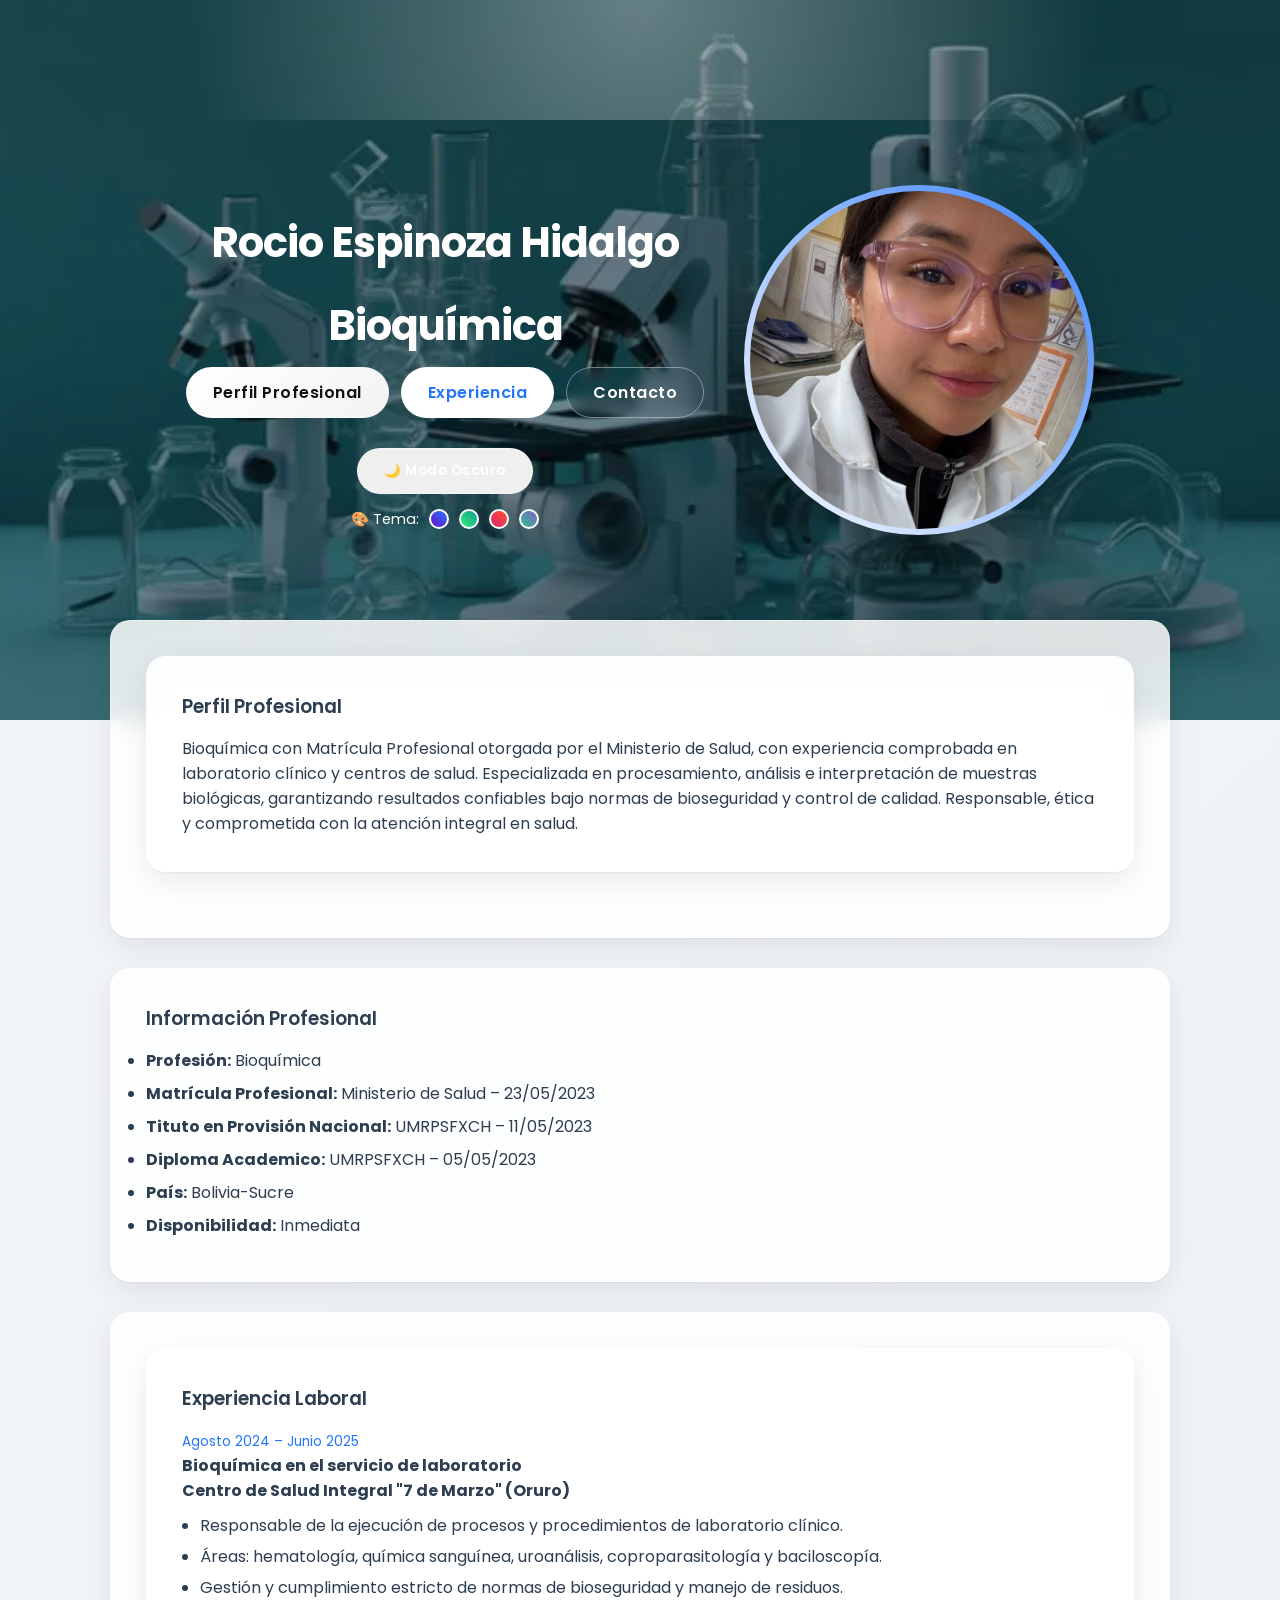
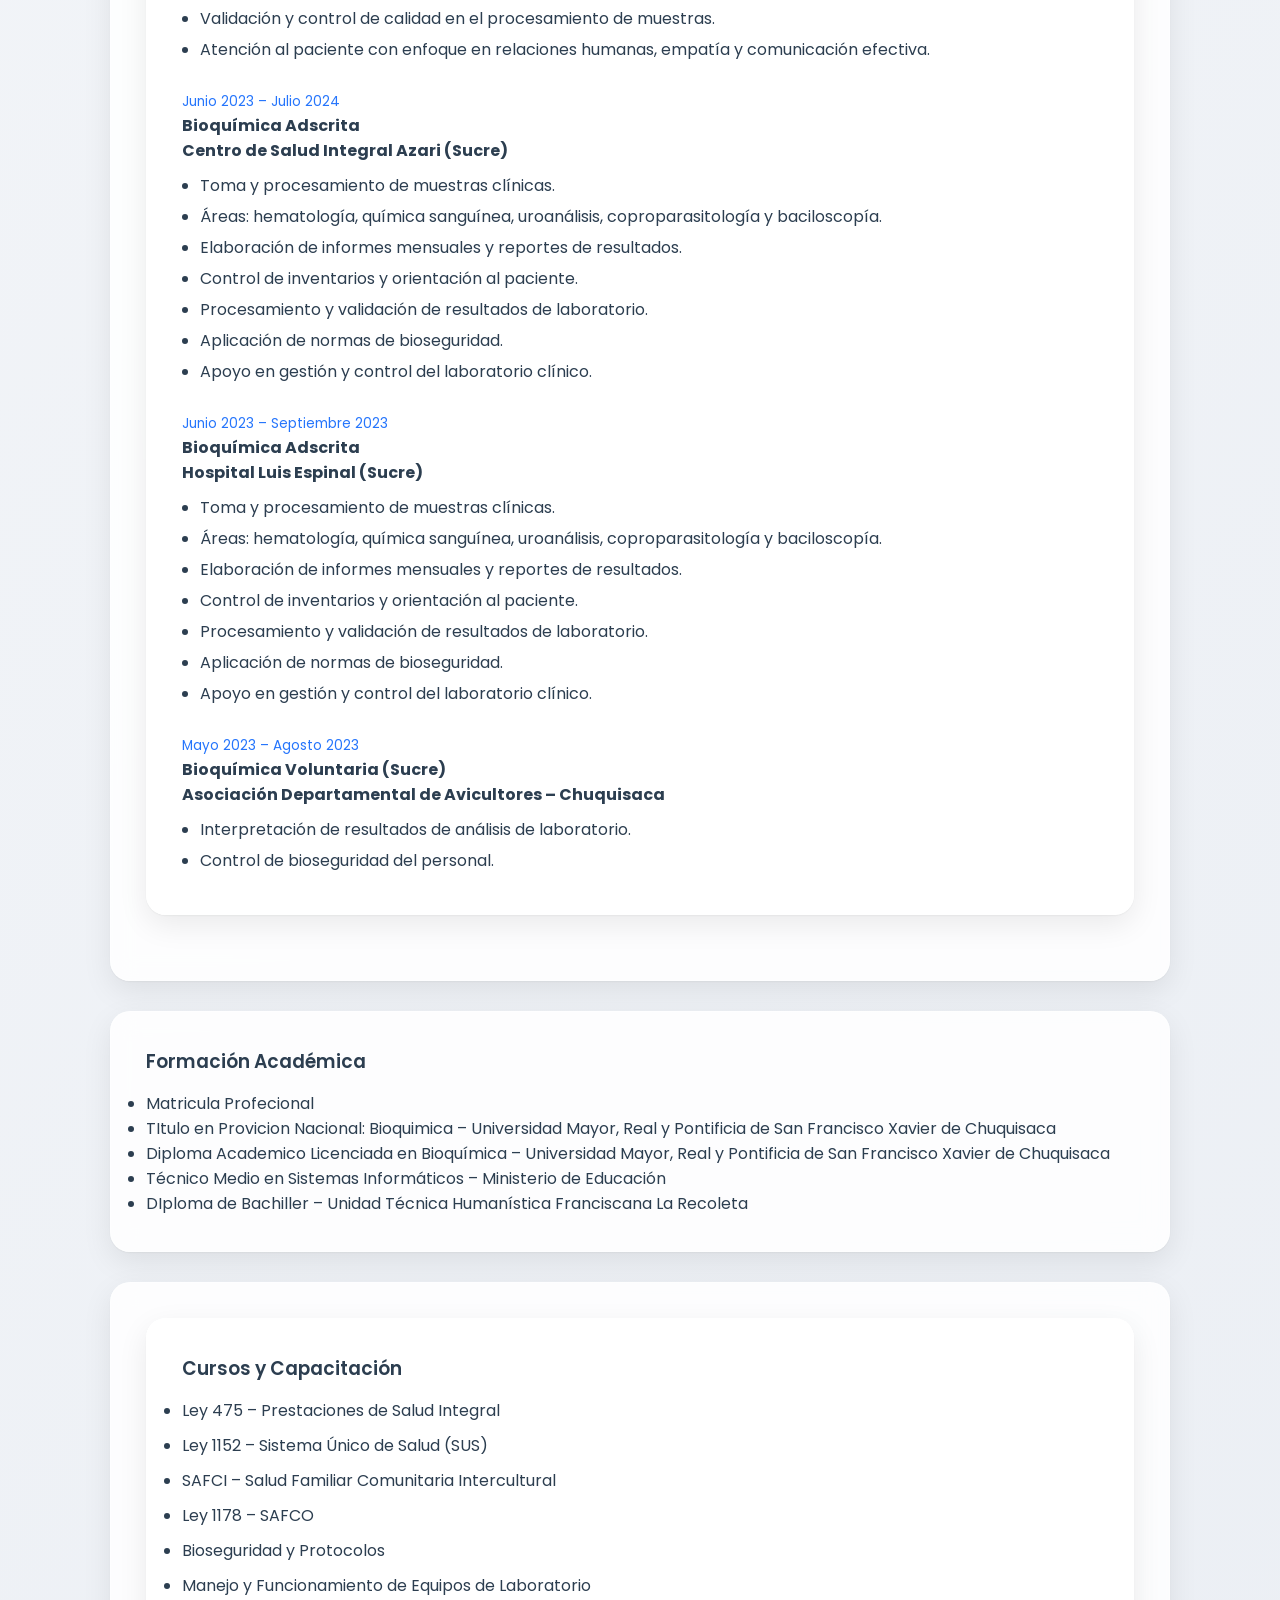
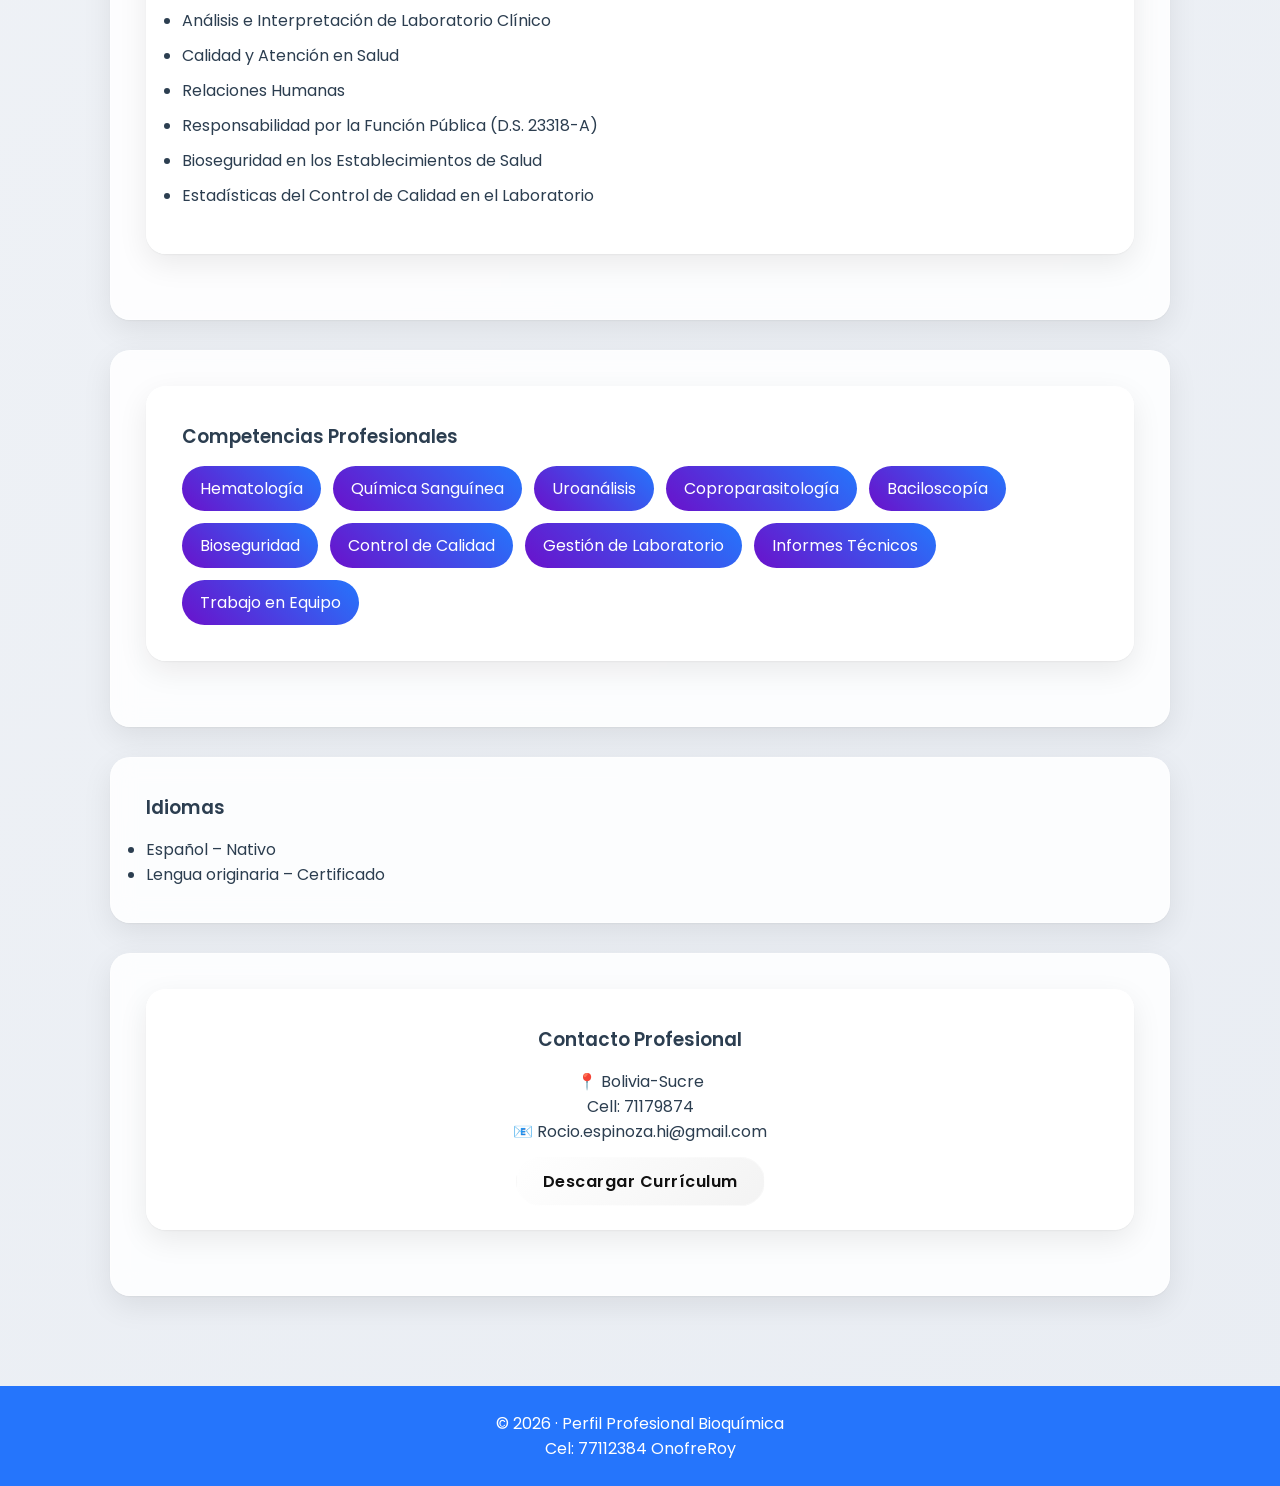
==== commit 4a503017: "Fix HTML encoding issues in index.html" ====
--- a/index.html
+++ b/index.html
@@ -21,7 +21,7 @@
         <!-- COLUMNA IZQUIERDA -->
         <div class="header-text">
             <h1>Rocio Espinoza Hidalgo</h1>
-            <h1>Bioquímica Clínica</h1>
+            <h1>Bioquímica</h1>
 
             <div class="buttons">
                 <a href="#perfil" class="btn primary">Perfil Profesional</a>
@@ -301,3 +301,4 @@
 
 
 
+
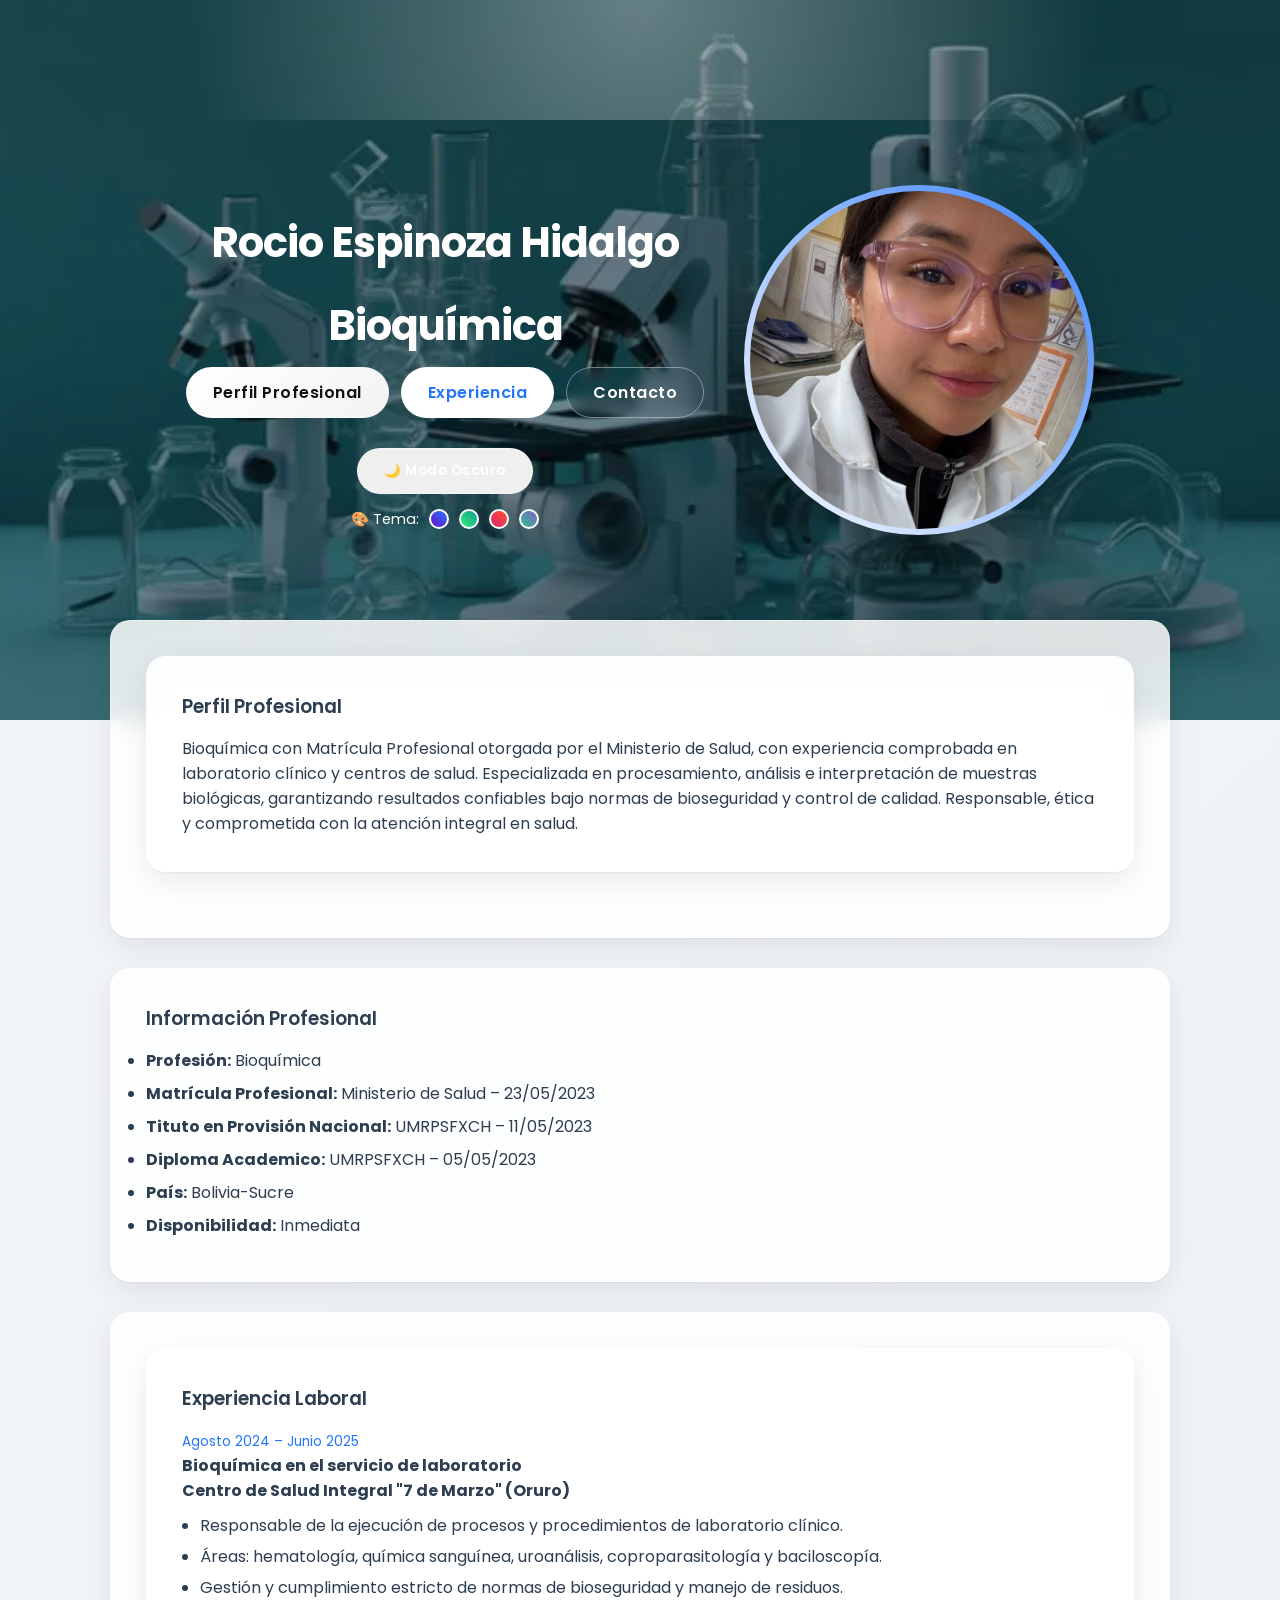
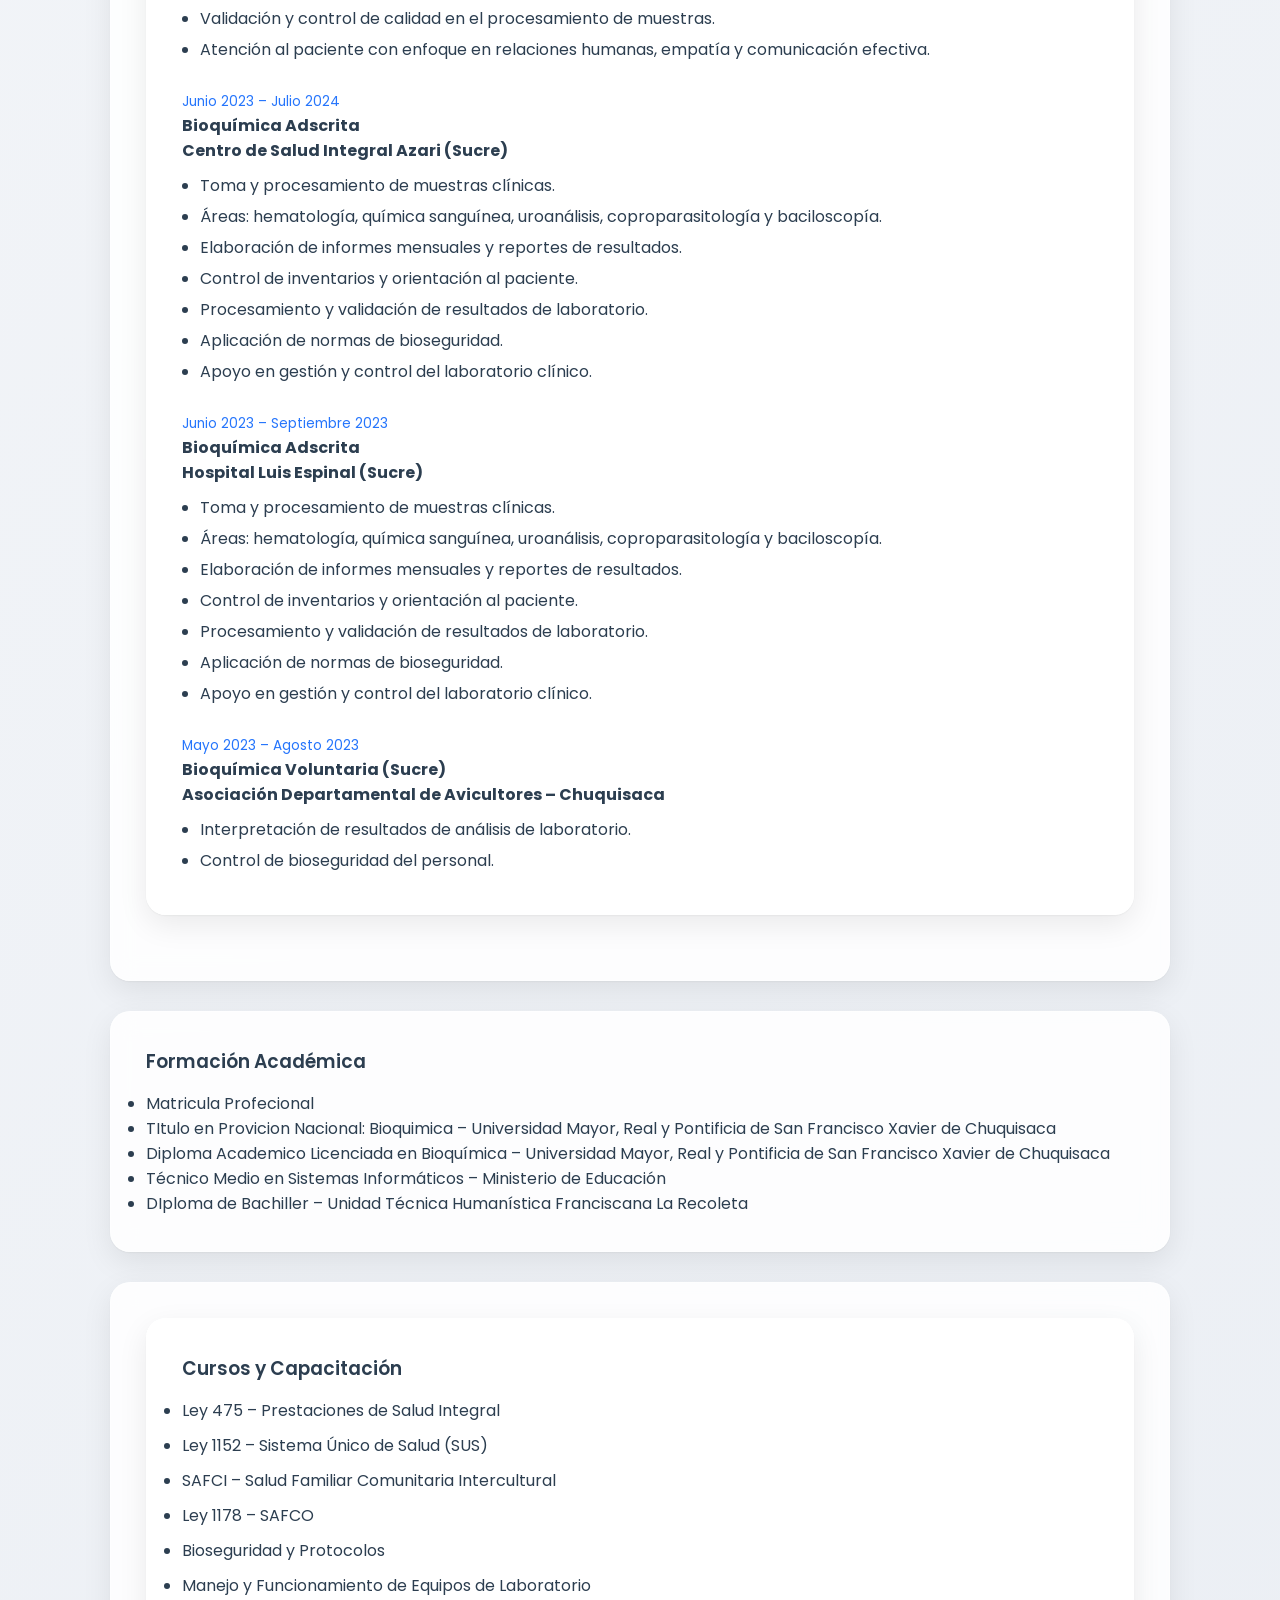
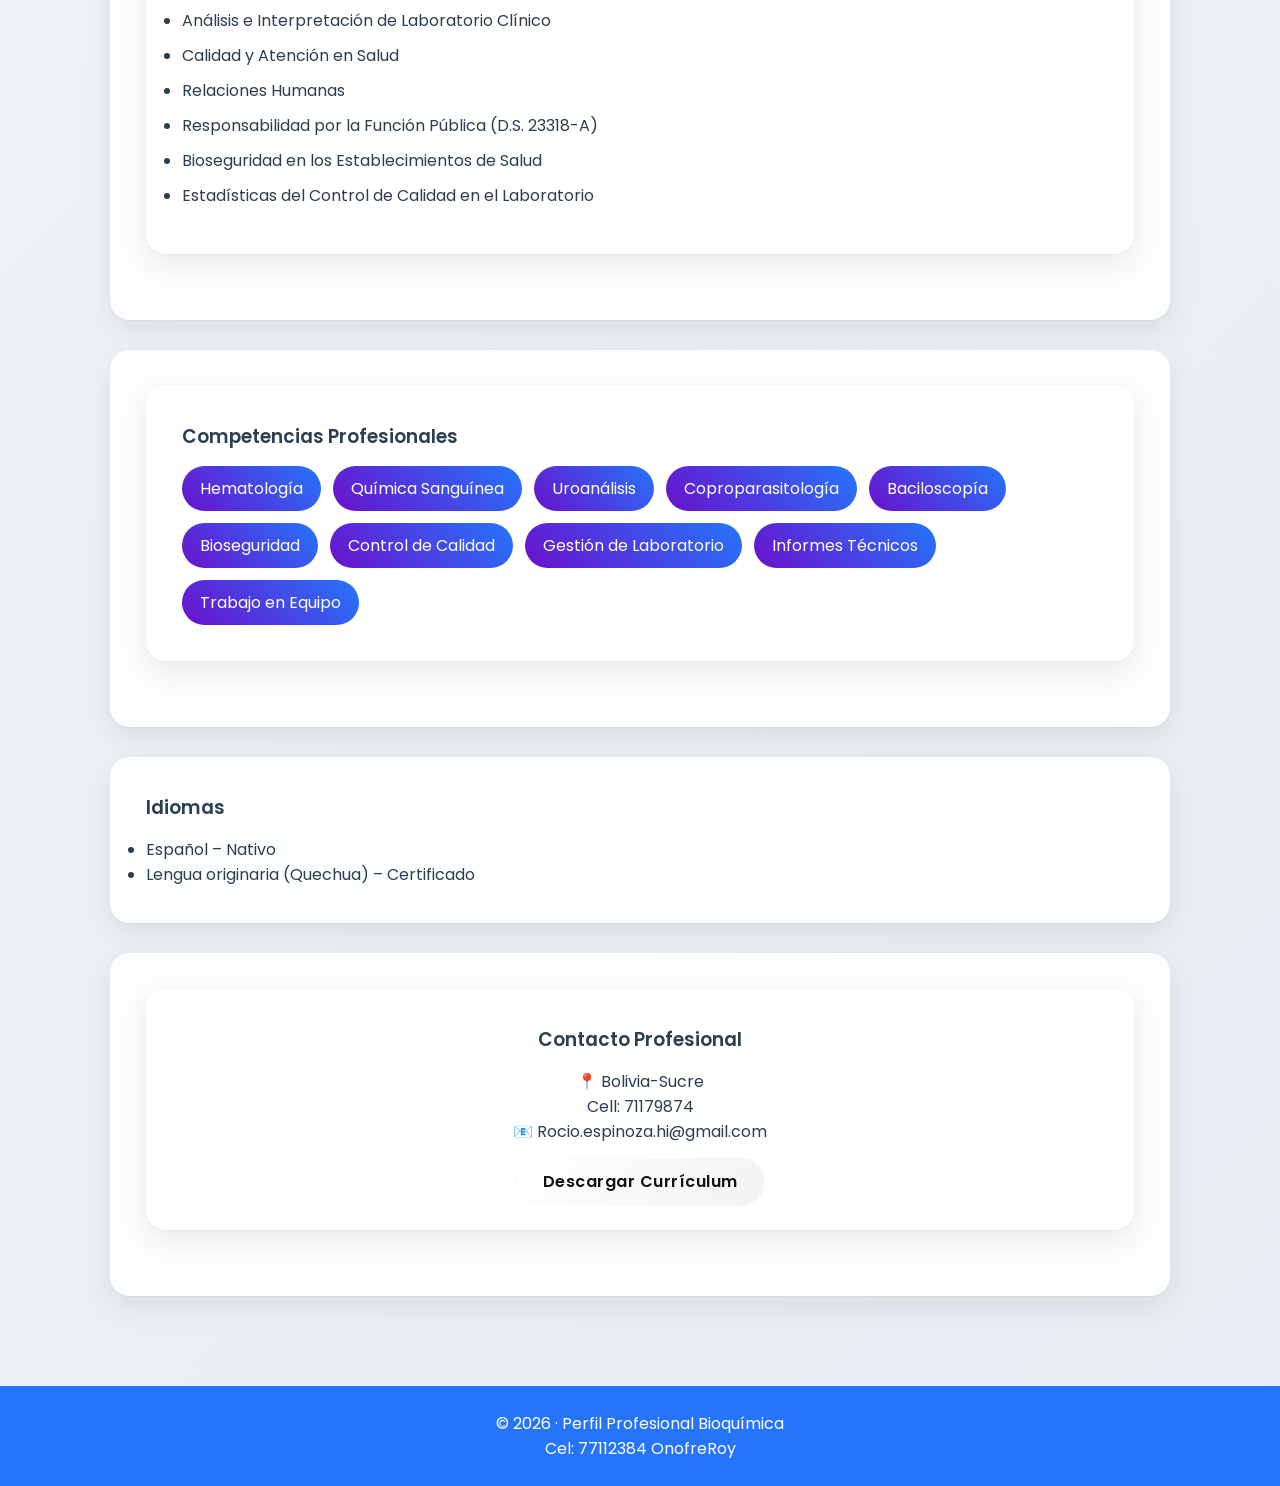
==== commit 78760a9f: "Update index.html" ====
--- a/index.html
+++ b/index.html
@@ -196,7 +196,7 @@
         <h3>Idiomas</h3>
         <ul>
             <li>Español – Nativo</li>
-            <li>Lengua originaria – Certificado</li>
+            <li>Lengua originaria (Quechua) – Certificado</li>
         </ul>
     </section>
 <section class="card reveal">
@@ -302,3 +302,4 @@
 
 
 
+
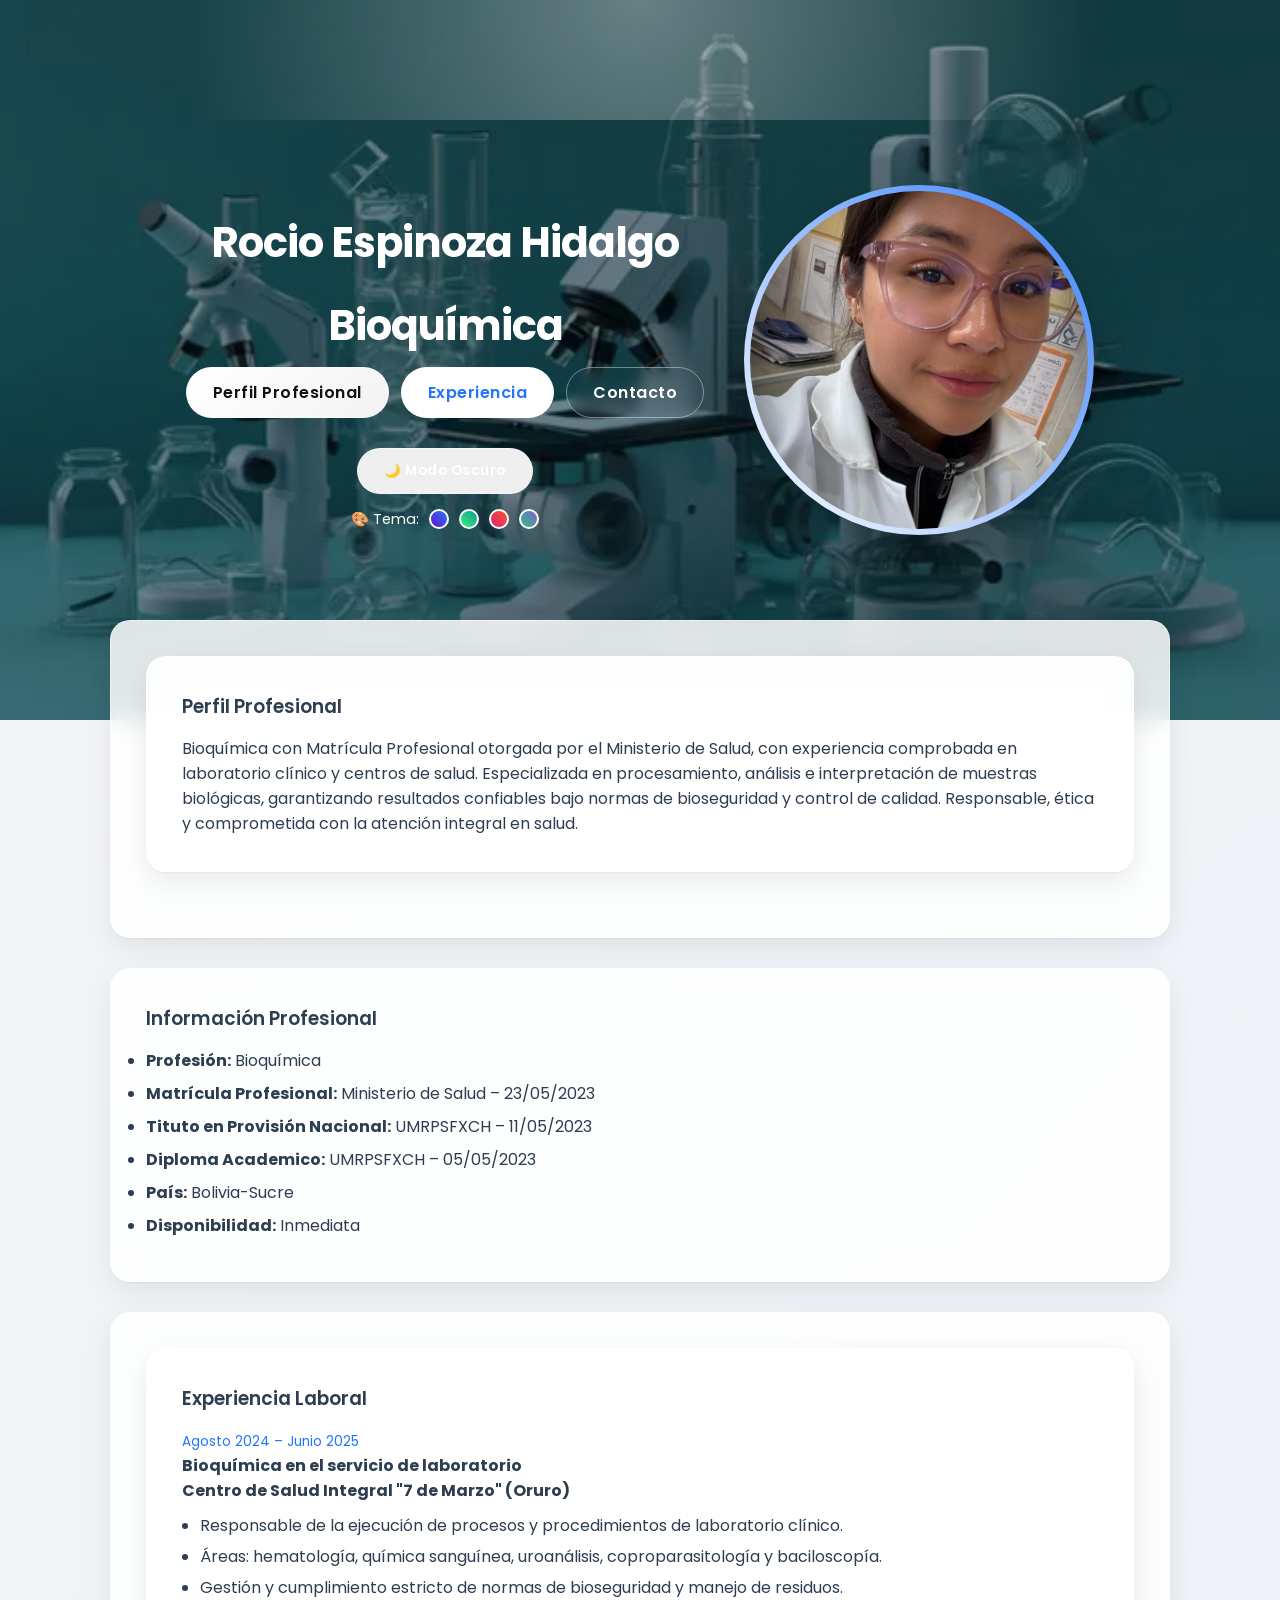
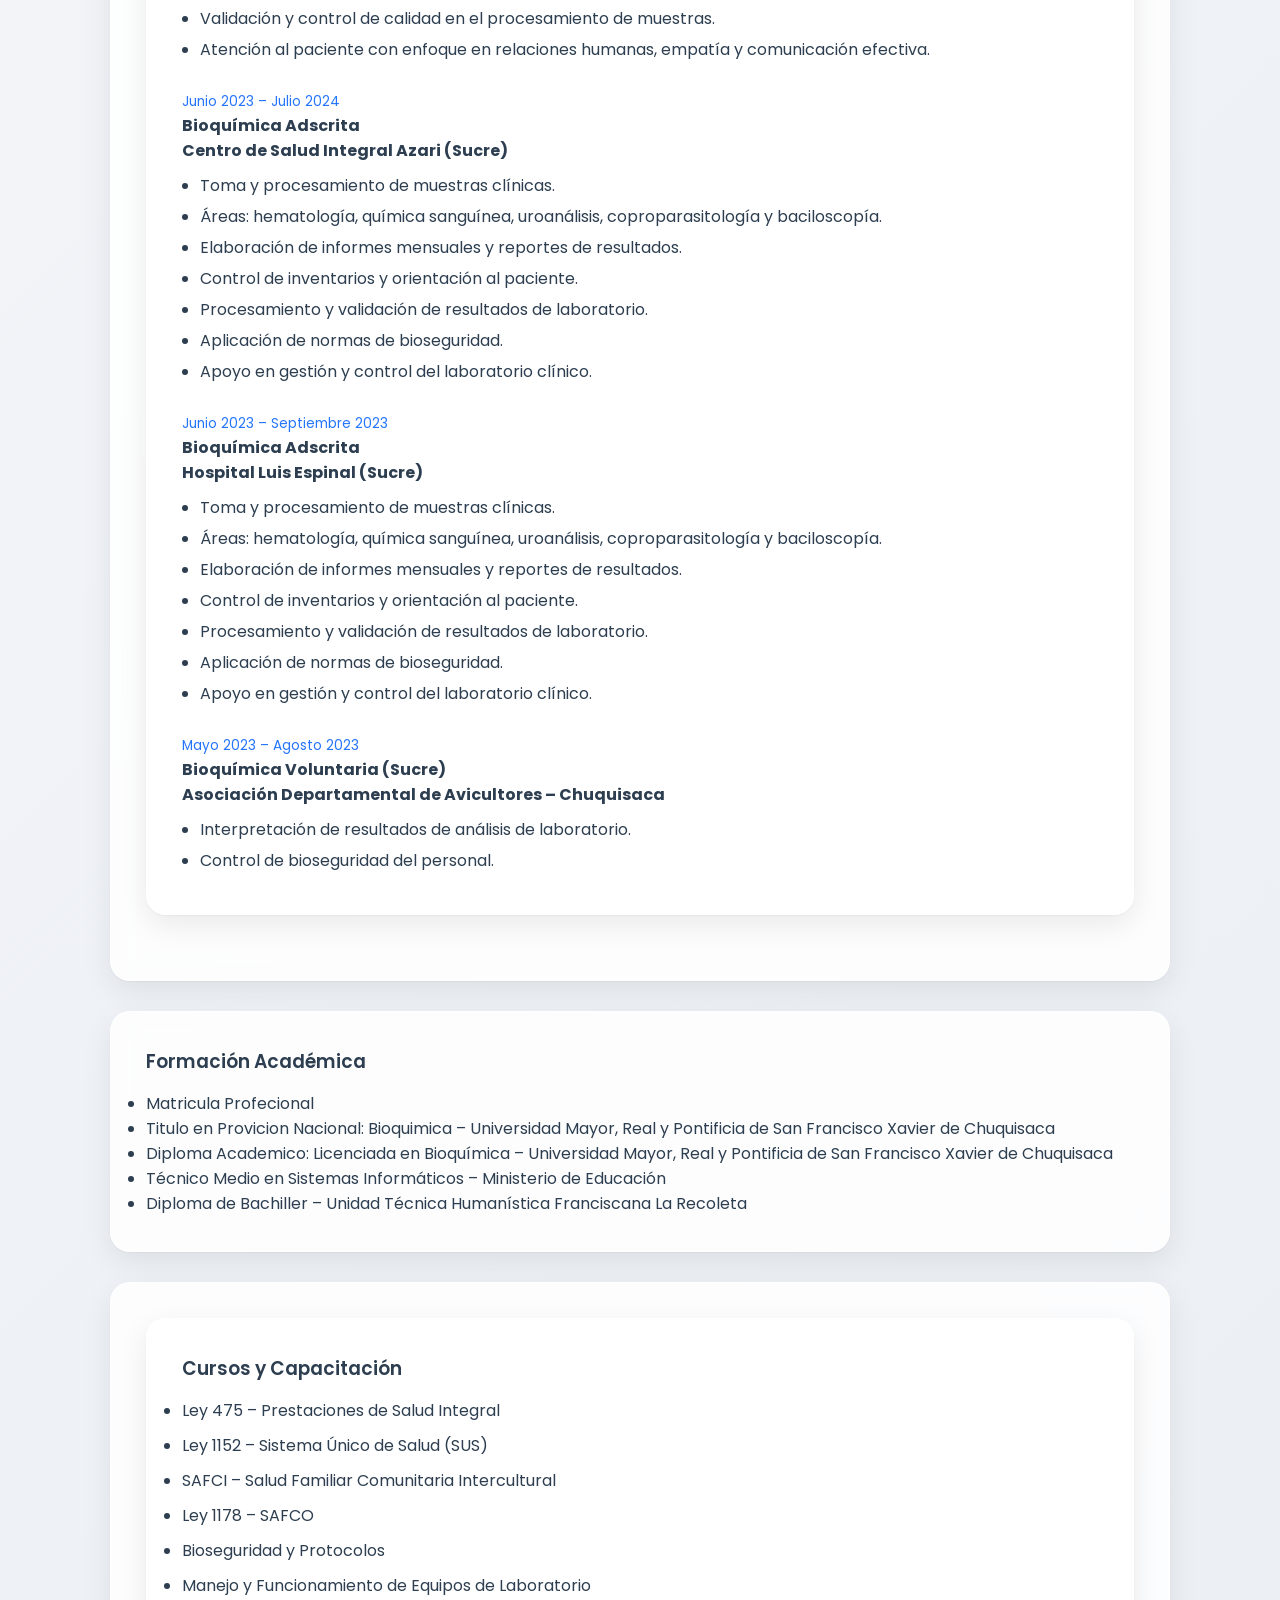
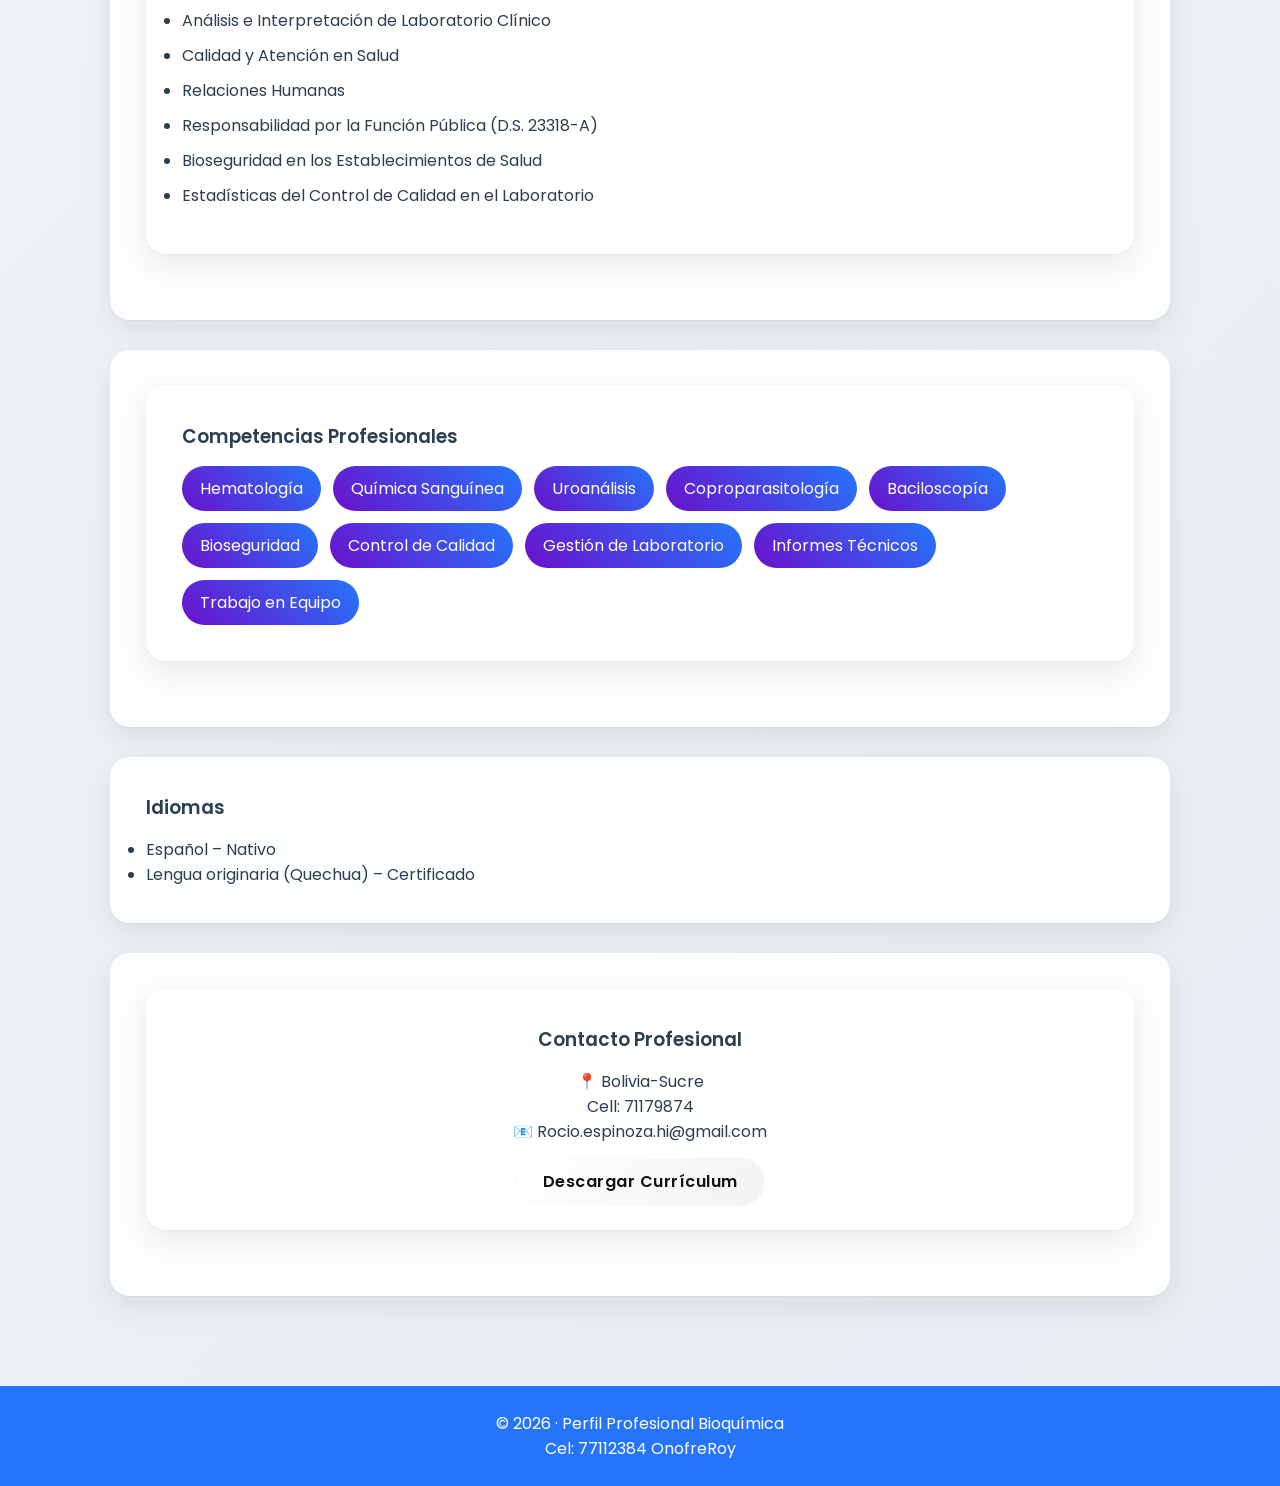
==== commit c51933d0: "Fix HTML formatting and structure" ====
--- a/index.html
+++ b/index.html
@@ -146,10 +146,10 @@
         <h3>Formación Académica</h3>
         <ul>
             <li>Matricula Profecional</li>
-            <li>TItulo en Provicion Nacional: Bioquimica – Universidad Mayor, Real y Pontificia de San Francisco Xavier de Chuquisaca </li>
-            <li>Diploma Academico Licenciada en Bioquímica – Universidad Mayor, Real y Pontificia de San Francisco Xavier de Chuquisaca</li>
+            <li>Titulo en Provicion Nacional: Bioquimica – Universidad Mayor, Real y Pontificia de San Francisco Xavier de Chuquisaca </li>
+            <li>Diploma Academico: Licenciada en Bioquímica – Universidad Mayor, Real y Pontificia de San Francisco Xavier de Chuquisaca</li>
             <li>Técnico Medio en Sistemas Informáticos – Ministerio de Educación</li>
-            <li>DIploma de Bachiller – Unidad Técnica Humanística Franciscana La Recoleta</li>
+            <li>Diploma de Bachiller – Unidad Técnica Humanística Franciscana La Recoleta</li>
         </ul>
     </section>
 <section class="card reveal">
@@ -303,3 +303,4 @@
 
 
 
+
